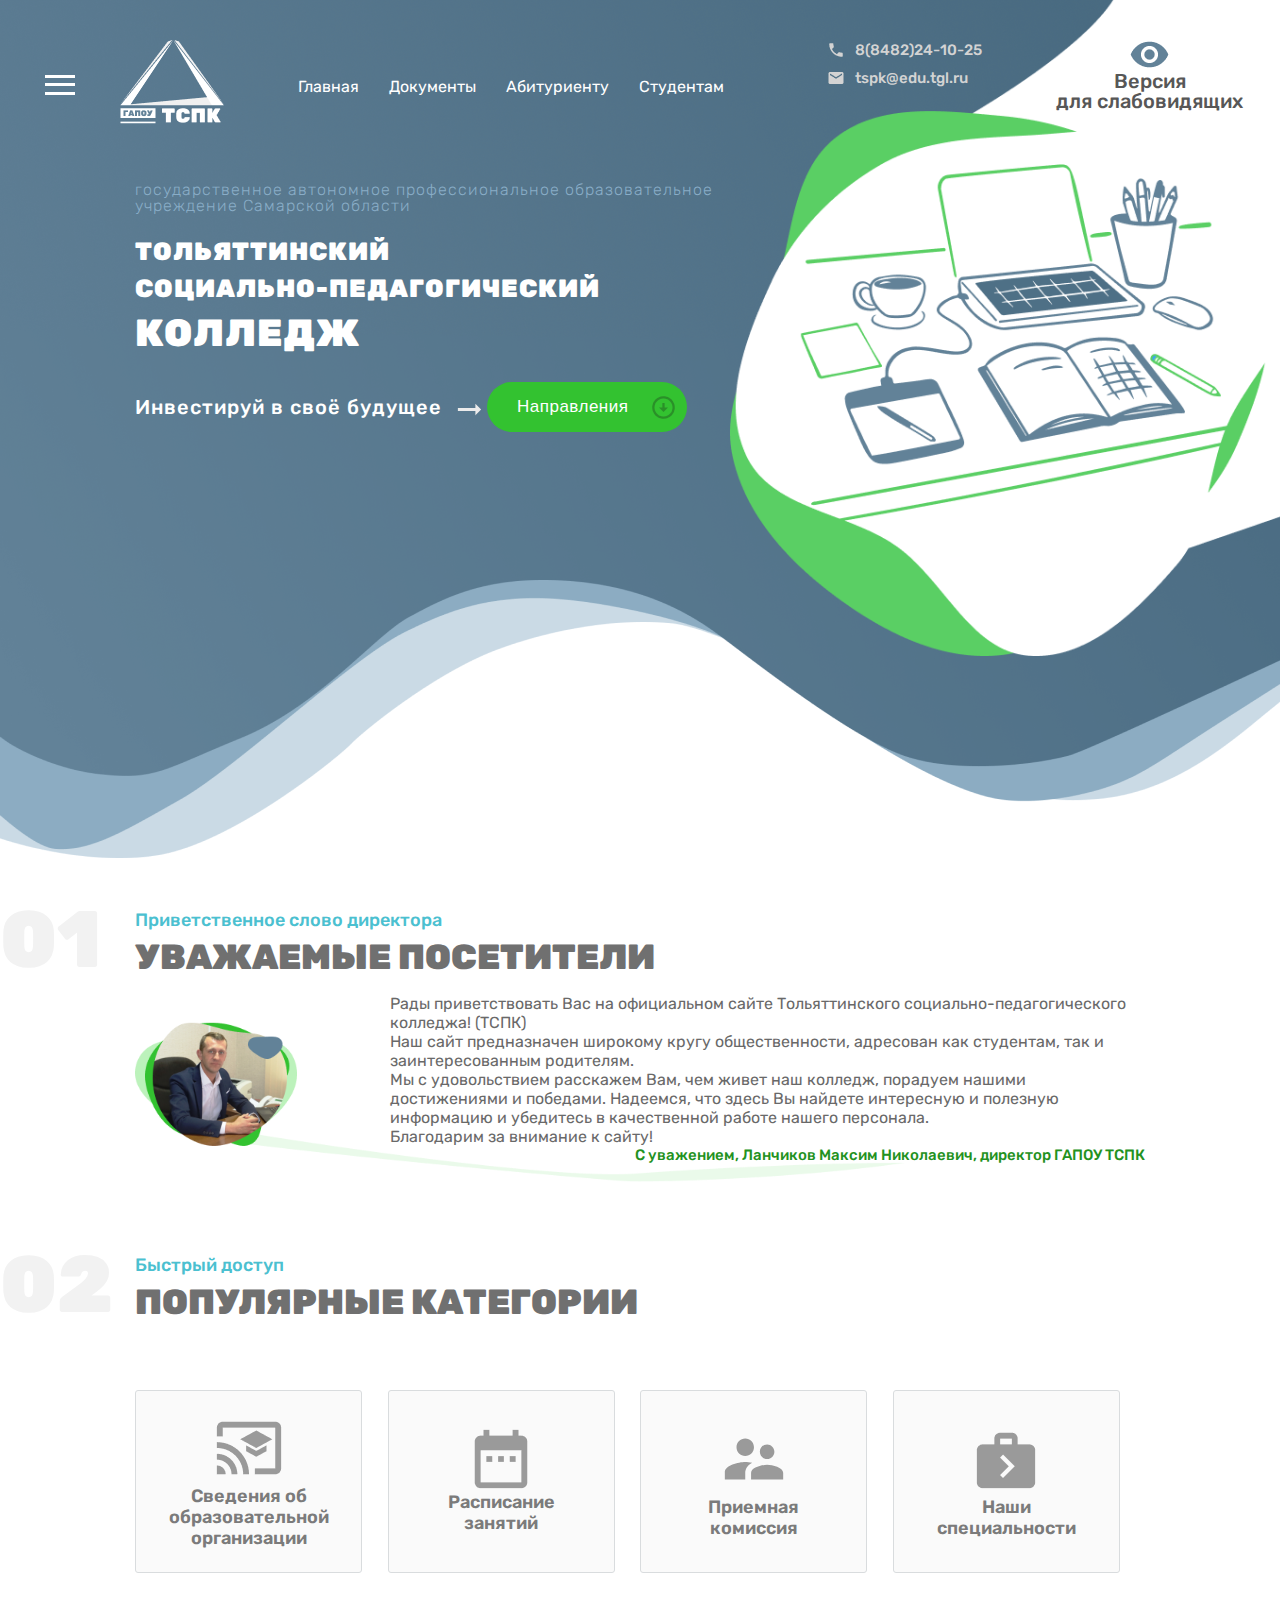
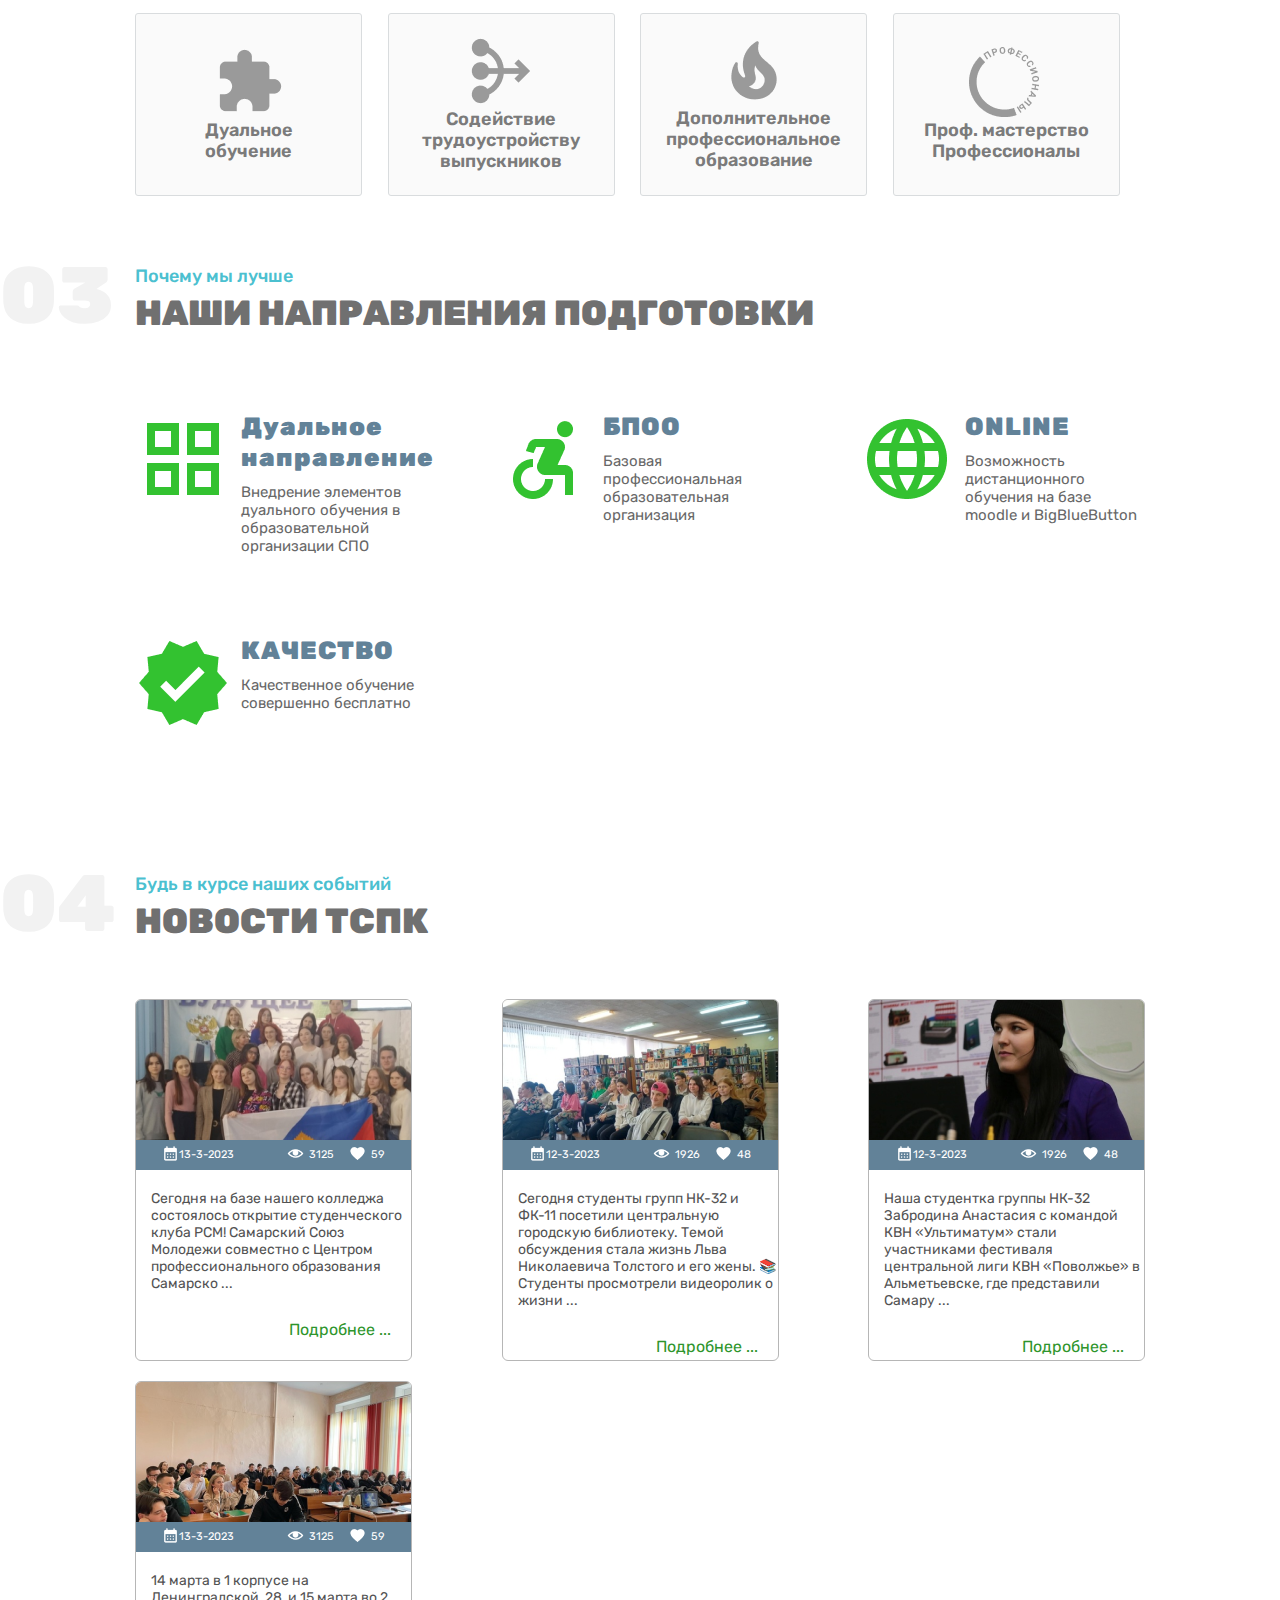
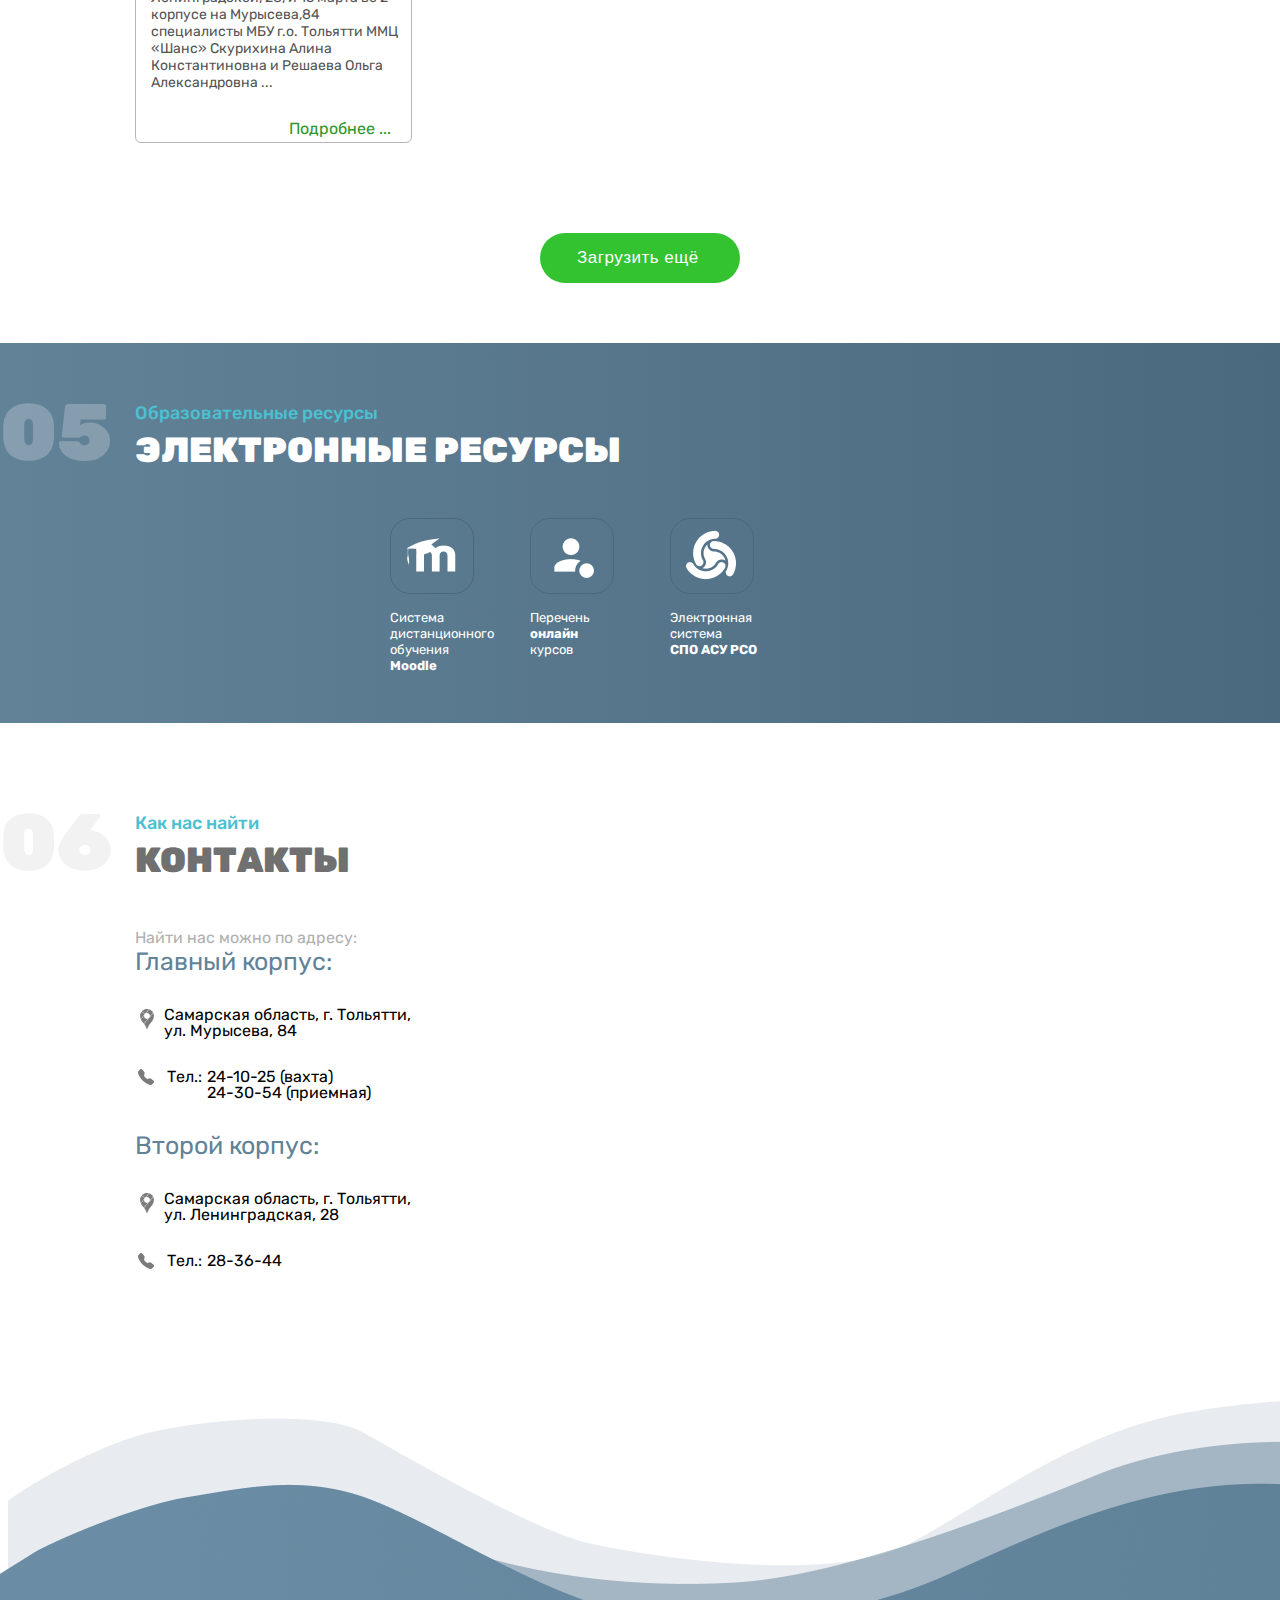
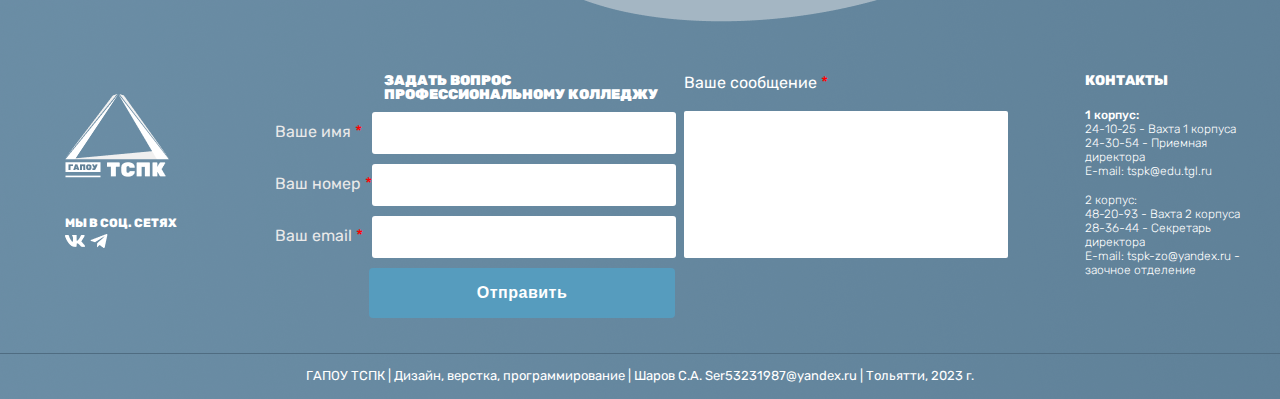
==== index.html @ 1ea1b2f1 "123" ====
<!DOCTYPE html>
<html lang="en">
  <head>
    <meta charset="UTF-8" />
    <meta http-equiv="X-UA-Compatible" content="IE=edge" />
    <meta name="viewport" content="width=device-width, initial-scale=1.0" />
    <link rel="stylesheet" href="style.css" />
    <link rel="preconnect" href="https://fonts.googleapis.com" />
    <link rel="preconnect" href="https://fonts.gstatic.com" crossorigin />
    <link rel = "icon" href = "faviconBlue.ico" type = "image/x-icon">
    <link
      href="https://fonts.googleapis.com/css2?family=Rubik:wght@300;400;500;600;700;800;900&display=swap"
      rel="stylesheet"
    />
    <script
      src="https://api-maps.yandex.ru/2.1/?apikey=554945a3-c024-4e71-a5f6-88ca3ccd00a3&lang=ru_RU"
      type="text/javascript"
    ></script>
    <script src="script.js"></script>
    <script   src="https://code.jquery.com/jquery-3.6.3.js"
    integrity="sha256-nQLuAZGRRcILA+6dMBOvcRh5Pe310sBpanc6+QBmyVM="
    crossorigin="anonymous">
  </script>

    <title>Главная</title>
  </head>
  <body>
    <header>
      
      <div class="header_burger"><span></span></div>
      <div class="wrapperReg">
        <div class="menuReg">
            <div class="headerPop">
              <div class="headerPopLeft">
                <div class="regBtn"><span></span></div>
                <h1 class = "popupTitle">регистрация</h1>
              </div>
              <div class="headerPopRight">
                <img src="signImg.png" alt="">
                <p style = "font-size: 12px; text-transform: uppercase; color: #628298; font-weight: 900;"><span class = "signInLink" style = "cursor: pointer;">Вход</span> | регистрация</p>
              </div>
            </div>
            <div class="popupContainer">
              <form action="#" class = "regForm">
                <div class="formFlex">
                  <div class="leftSideForm">
                    <label for="text">Имя</label>
                    <input type="text">
                    <label for="email">E-mail</label>
                    <input type="email">
                    <label for="password">Введите пароль</label>
                    <input type="password">
                    <input type = "submit" value = "Зарегистрироваться"></input>
                  </div>
                  <div class="rightSideForm">
                    <label for="text">Фамилия</label>
                    <input type="text">
                    <label for="tel">Телефон</label>
                    <input type="tel">
                    <label for="password">Повторите пароль</label>
                    <input type="password">
                    <p style = "font-size:13px; font-weight: 300; max-width: 250px; width: 100%; margin-top: 15px;">Нажимая «Зарегистрироваться», 
                      вы соглашаетесь с <a href = "">правилами сервиса</a> 
                      и <a href = "">обработки персональных данных</a></p>
                  </div>
                </div>
              </form>
            </div>
        </div>
      </div>
      <div class="wrapperSignIn">
        <div class="menuSignIn">
            <div class="headerPop">
              <div class="headerPopLeft">
                <div class="signBtn"><span></span></div>
                <!-- <button class = "close"><img src="popCloseIcon.png" alt=""></button> -->
                <h1 class = "popupTitle">войти в личный кабинет</h1>
              </div>
              <div class="headerPopRight">
                <img src="signImg.png" alt="" style = "margin-right: 10px;">
                <p style = "font-size: 12px; text-transform: uppercase; color: #628298; font-weight: 900;">Вход | <span class = "regLink" style = "cursor: pointer;">регистрация</span></p>
              </div>
            </div>
            <div class="popupContainer">
              <form action="#" class = "signInForm">
                <label for="email">E-mail</label>
                <input type="email">
                <label for="password">Введите пароль</label>
                <input type="password">
                <input type = "submit" value = "Войти"></input>
              </form>
            </div>
        </div>
      </div>
      <div class="wrapper">
        <div class="menuPopup">
            <div class="headerPop">
              <div class="headerPopLeft">
                <div class="popupBtn"><span></span></div>
                <!-- <button class = "close"><img src="popCloseIcon.png" alt=""></button> -->
                <h1 class = "popupTitle">основное меню</h1>
              </div>
              <div class="headerPopRight">
                <img src="signImg.png" alt="" style = "margin-right: 10px;">
                <p style = "font-size: 12px; text-transform: uppercase; color: #628298; 
                font-weight: 900; letter-spacing: 1px;">
                <span class = "signInLink" style = "cursor: pointer;">Вход</span> | <span class = "regLink" style = "cursor: pointer;">регистрация</span></p>
              </div>
            </div>
            <div class="popupContainer">
              <h1 style = "font-size: 17px; color: #636363;font-weight: 900;text-transform: uppercase; margin-top: 30px; margin-left: 3px;">поиск</h1>
              <input type="text" placeholder="Введите поисковый запрос"><img src="" alt="">
            <div class="accordion" id="accordion-1">
              <div class="accordion__item ">
                <div class="accordion__header">
                  <div class="accordionFlex">
                    <img src="popIcon1.png" alt="">
                    <p style = "font-size: 17px; color: #626262; font-weight: 900; text-transform: uppercase;">Главная</p>
                  </div>
                </div>
                <div class="accordion__body">
                  <p><a href="docPage.html">Документы</a></p>
                  <p><a href="additional.html">Студентам</a></p>
                  <p><a href="specialties.html">Абитуриенту</a></p>
                  <p><a href="">Родителям</a></p>
                </div>
              </div>
              <!-- 2 -->
              <div class="accordion__item accordion__item_show">
                <div class="accordion__header">
                  <div class="accordionFlex">
                    <img src="popSvedIcon.png" alt="">
                    <p style = "font-size: 17px; color: #626262; font-weight: 900; text-transform: uppercase;">Сведения об образовательной организации</p>
                  </div>
                </div>
                <div class="accordion__body">
                  <p><a href="docPage.html" target="_blank">Основные сведения</a></p>
                  <p><a href="docPage.html" target="_blank">Структура и органы управления образовательной организацией</a></p>
                  <p><a href = "docPage.html" target="_blank">Документы</a></p>
                  <p><a href="docPage.html" target="_blank">Образование</a></p>
                  <p><a href="docPage.html" target="_blank">Образовательные стандарты и требования</a></p>
                  <p><a href="docPage.html" target="_blank">Руководство. Педагогический (научно-педагогический состав)</a></p>
                  <p><a href="docPage.html" target="_blank">Материально-техническое обеспечение и оснащенность 
                    образовательного процесса</a></p>
                  <p><a href="docPage.html" target="_blank">Стипендии и иные виды материальной поддержки</a></p>
                  <p><a href="docPage.html" target="_blank">Платные образовательные услуги</a></p>
                  <p><a href="docPage.html" target="_blank">Финансово-хозяйственная деятельность</a></p>
                  <p><a href="docPage.html" target="_blank">Вакантные места для приема (перевода) обучающихся</a></p>
                  <p><a href="docPage.html" target="_blank">Доступная среда</a></p>
                  <p><a href="docPage.html" target="_blank">Международное сотрудничество</a></p>
                </div>
              </div>
              <div class="accordion__item">
                <div class="accordion__header">
                  <div class="accordionFlex">
                    <img src="popAbitIcon.png" alt="">
                    <p style = "font-size: 17px; color: #626262; font-weight: 900; text-transform: uppercase;">АБИТУРИЕНТУ</p>
                  </div>
                </div>
                <div class="accordion__body">
                  <p><a href="specialties.html" target="_blank">Специальности</a></p>
                </div>
              </div>
              <!-- 5 -->
              <div class="accordion__item">
                <div class="accordion__header">
                  <div class="accordionFlex">
                    <img src="popStudIcon.png" alt="">
                    <p style = "font-size: 17px; color: #626262; font-weight: 900; text-transform: uppercase;">СТУДЕНТАМ</p>
                  </div>
                </div>
                <div class="accordion__body">
                  <p><a href="additional.html" target="_blank">Дополнительное профессиональное образование</a></p>
                </div>
              </div>
            </div>
          
          
            <script>
              $('.header_burger').on('click', function(e){
                e.preventDefault();
                $('.menuPopup').toggleClass('menuPopup_active');
                $('.wrapper').toggleClass('show');
              });
              $('.popupBtn').on('click', function(){
                $('.menuPopup').toggleClass('menuPopup_active');
                $('.wrapper').toggleClass('show');
              });
              $('.signInLink').on('click', function(){
                $('.wrapperSignIn').toggleClass('show');
                $('.wrapper').removeClass('show');
                $('.menuPopup').removeClass('menuPopup_active');
              });
              $('.signBtn').on('click', function(){
                $('.wrapperSignIn').toggleClass('show');
                $('.wrapperReg').removeClass('show');
                $('.wrapper').toggleClass('show');
                $('.menuPopup').toggleClass('menuPopup_active');
              });
              $('.regLink').on('click', function(){
                $('.wrapper').removeClass('show');
                $('.wrapperSignIn').removeClass('show');  
                $('.menuPopup').removeClass('menuPopup_active');
                $('.wrapperReg').toggleClass('show');
              });
              $('.regBtn').on('click', function(){
                $('.wrapperReg').removeClass('show');
                $('.menuPopup').toggleClass('menuPopup_active');
                $('.wrapper').toggleClass('show');
                $('.wrapperSignIn').removeClass('show');
              });
              class ItcAccordion {
                constructor(target, config) {
                  this._el = typeof target === 'string' ? document.querySelector(target) : target;
                  const defaultConfig = {
                    alwaysOpen: true
                  };
                  this._config = Object.assign(defaultConfig, config);
                  this.addEventListener();
                }
                addEventListener() {
                  this._el.addEventListener('click', (e) => {
                    const elHeader = e.target.closest('.accordion__header');
                    if (!elHeader) {
                      return;
                    }
                    if (!this._config.alwaysOpen) {
                      const elOpenItem = this._el.querySelector('.accordion__item_show');
                      if (elOpenItem) {
                        elOpenItem !== elHeader.parentElement ? elOpenItem.classList.toggle('accordion__item_show') : null;
                      }
                    }
                    elHeader.parentElement.classList.toggle('accordion__item_show');
                  });
                }
              }
          
              new ItcAccordion('#accordion-1');
              new ItcAccordion('#accordion-2');
              

              
    
            </script>
            </div>
        </div>
      </div>
      <!-- popup -->
<div class="headerInner">
      <div class="logoTspk" id = "headerImg"><img src="Tspklogo.png" alt="tspk" /></div>
      <div class="headerMenu">
        <ul>
          <li><a href="">Главная</a></li>
          <li><a href="docPage.html">Документы</a></li>
          <li><a href="specialties.html">Абитуриенту</a></li>
          <li><a href="additional.html">Студентам</a></li>
          <!-- <li><a href="">Родителям</a></li> -->
        </ul>
      </div>
      <div class="headerContacts">
        <div class="numberContact">
          <img src="Phone.png" alt="phone" />
          <p>8(8482)24-10-25</p>
        </div>
        <div class="emailContact">
          <img src="Email.png" alt="Email" />
          <p>tspk@edu.tgl.ru</p>
        </div>
      </div>
      <div class="imparedBlock">
        <div class="imparedImg">
          <img src="impared.png" alt="impared" />
        </div>
        <div class="imparedTextblock">
          <p>Версия</p>
          <p>для слабовидящих</p>
        </div>
      </div>
    </div>
    <div class="secondSection">
      <div class="container">
        <div class="leftBlock">
          <p class="firstSent">
            государственное автономное профессиональное образовательное
          </p>
          <p class="firstSent">учреждение Самарской области</p>
          <p class="secondSent">ТОЛЬЯТТИНСКИЙ</p>
          <p class="thirdSent">СОЦИАЛЬНО-ПЕДАГОГИЧЕСКИЙ</p>
          <p class="fourthSent">КОЛЛЕДЖ</p>
        </div>
        <div class="rightBlock">
          <img src="rightImg.png" alt="tech" />
        </div>
        <div class="buttonBlock">
          <div class="investBlock">
            <div class="investText">
              <p>Инвестируй в своё будущее</p>
            </div>
            <div class="investImgArrow">
              <img src="Arrow right alt.png" alt="arrowRight" />
            </div>
          </div>
          <button class="directionsBtn">
            <a href="specialties.html" style = "text-decoration: none; color: #fff;">Направления</a> <img src="Arrow circle down.png" alt="arrowDown" />
          </button>
        </div>
      </div>
    </div>
    </header>
    <main>
      <div class="numberSection">
        <span>01</span>
      </div>
      <div class="mainContainer">
        <p class="greetWords">Приветственное слово директора</p>
        <h1 class="titleClass">УВАЖАЕМЫЕ ПОСЕТИТЕЛИ</h1>
        <div class="greetBlocks">
          <div class="leftGreetBlock" id = "lgb">
            <img src="director.png" alt="directorIMG" id = "lgbimg"/>
          </div>
          <div class="leftGreetBlockSM" id = "lgbSM">
            <img src="directorSM.png" alt="directorIMG" id = "lgbimgSM"/>
          </div>
          <div class="rightGreetBlock">
            <p>
              Рады приветствовать Вас на официальном сайте Тольяттинского
              социально-педагогического колледжа! (ТСПК) <br />
              Наш сайт предназначен широкому кругу общественности, адресован как
              студентам, так и заинтересованным родителям. <br />
              Мы с удовольствием расскажем Вам, чем живет наш колледж, порадуем
              нашими достижениями и победами. Надеемся, что здесь Вы найдете
              интересную и полезную информацию и убедитесь в качественной работе
              нашего персонала. <br />
              Благодарим за внимание к сайту!
            </p>
            <p id = "bottomGreet"
            >
              С уважением, Ланчиков Максим Николаевич, директор ГАПОУ ТСПК
            </p>
          </div>
        </div>
      </div>
        <div class="numberSection">
          <span>02</span>
        </div>
        <div class="mainContainer">
        <p class="greetWords">Быстрый доступ</p>
        <h1 class="titleClass">ПОПУЛЯРНЫЕ КАТЕГОРИИ</h1>
        <div class="categoriesBlock" style = "margin-bottom: 60px;">
          <div class="firstLine">
            <div class="CategoryBlock">
              <div class="CatBlockContent">
                  <img
                    class="checkRas"
                    src="educationWhite.png"
                    alt="educationIMG"
                  />
                  <img
                    class="noCheckRas"
                    src="education.png"
                    alt="educationIMG"
                  />
                </div>
                <div class="textCategoryBlock">
                 <a href="docPage.html" style = "text-decoration: none;"> <p class="tesxColor">
                     Сведения об<br />
                    образовательной <br />организации
                  </p></a>
                </div>
            </div>
            <div class="CategoryBlock">
              <div class="CatBlockContent">
                <img class="checkRas" src="Vector.png" alt="dateIMG" />
                <img class="noCheckRas" src="dateGrey.png" alt="dateIMG" />
              </div>
              <div class="textCategoryBlock">
                <p class="tesxColor">Расписание <br />занятий</p>
              </div>
            </div>
            <div class="CategoryBlock">
              <div class="CatBlockContent">
                <img class="checkRas" src="Supervisor accountWhite.png" alt="dateIMG" />
                <img class="noCheckRas" src="Supervisor account.svg" alt="dateIMG" />
                </div>
                <div class="textCategoryBlock">
                  <a href="committee.html" style = "text-decoration: none;"><p class = "tesxColor">
                    Приемная<br />
                    комиссия
                  </p></a>
                </div>
            </div>
            <div class="CategoryBlock">
              <div class="CatBlockContent">
                  <img class="checkRas" src="specialitiesWhite.png" alt="dateIMG" />
                  <img class="noCheckRas" src="specialities.png" alt="dateIMG" />
                </div>
                <div class="textCategoryBlock">
                  <a href="specialties.html" style = "text-decoration: none;"><p class = "tesxColor">
                    Наши <br />
                    специальности
                  </p></a>
                </div>
            </div>
          </div>
          <div class="secondLine">
            <div class="CategoryBlock">
              <div class="CatBlockContent">
                  <img class="checkRas" src="ExtensionWhite.png" alt="dateIMG" />
                  <img class="noCheckRas" src="Extension.png" alt="dateIMG" />
                </div>
                <div class="textCategoryBlock">
                  <p class = "tesxColor">Дуальное <br />обучение</p>
                </div>
            </div>
            <div class="CategoryBlock">
              <div class="CatBlockContent">
                  <img class = "checkRas" src ="MediationWhite.png" alt="MediationIMG" />
                  <img class="noCheckRas" src="Mediation.png" alt="dateIMG" />
                </div>
                <div class="textCategoryBlock">
                  <p class = "tesxColor">Содействие <br />трудоустройству<br />выпускников</p>
              </div>
            </div>
            <div class="CategoryBlock">
              <div class="CatBlockContent">
                  <img class = "checkRas" src ="Local fireWhite.png" alt="MediationIMG" />
                  <img class="noCheckRas" src="localFire.png" alt="dateIMG" />
                </div>
                <div class="textCategoryBlock">
                  <a href="additional.html" style = "text-decoration: none;"><p class = "tesxColor">
                    Дополнительное <br />
                    профессиональное <br />образование
                  </p></a>
                </div>
            </div>
            <div class="CategoryBlock">
              <div class="CatBlockContent">
                  <img class = "checkRas" src ="profLogoWhite.png" alt="MediationIMG" />
                  <img class="noCheckRas" src="profLogo.png" alt="dateIMG" />
                </div>
                <div class="textCategoryBlock">
                  <p class = "tesxColor">
                    Проф. мастерство <br />
                    Профессионалы
                  </p>
                </div>
            </div>
          </div>
          <!-- <button class="viewMoreBtn">Смотреть ещё</button> -->
        </div>
        </div>
        <div class="numberSection">
          <span>03</span>
        </div>
        <div class="mainContainer">
        <div class="greetWords">Почему мы лучше</div>
        <h1 class="titleClass">НАШИ НАПРАВЛЕНИЯ ПОДГОТОВКИ</h1>
        <div class="directionsSection">
          <div class="directionsBlock">
            <div class="directImgBlock">
              <img src="Grid.png" alt="gridPNG" />
            </div>
            <div class="directTextBlock">
              <h2 class="directTitle">Дуальное <br />направление</h2>
              <span
                >Внедрение элементов дуального обучения в образовательной
                организации СПО</span
              >
            </div>
          </div>
          <div class="directionsBlock">
            <div class="directImgBlock">
              <img src="forward.png" alt="forwardPNG" />
            </div>
            <div class="directTextBlock">
              <h2 class="directTitle">БПОО</h2>
              <span>Базовая профессиональная образовательная организация</span>
            </div>
          </div>
          <div class="directionsBlock">
            <div class="directImgBlock">
              <img src="Language.png" alt="spherePNG" />
            </div>
            <div class="directTextBlock">
              <h2 class="directTitle">ONLINE</h2>
              <span
                >Возможность дистанционного обучения на базе moodle и
                BigBlueButton</span
              >
            </div>
          </div>
          <div class="directionsBlock">
            <div class="directImgBlock">
              <img src="Verified.png" alt="verifiedPNG" />
            </div>
            <div class="directTextBlock">
              <h2 class="directTitle">КАЧЕСТВО</h2>
              <span>Качественное обучение совершенно бесплатно</span>
            </div>
          </div>
        </div>
        </div>
        <div class="numberSection">
          <span>04</span>
        </div>
        <div class="mainContainer">
        <p class="greetWords">Будь в курсе наших событий</p>
        <h1 class="titleClass">НОВОСТИ ТСПК</h1>
        <div class="newsSection">
          <div class="newsBlock">
            <div class="newsImgBlock">
              <img src="firstImg.png" alt="newsIMG" />
            </div>
            <div class="newsFeedbackBlock">
              <div class="newsfbDate">
                <div class="newsfbDateImg">
                  <img src="calendar.png" alt="calendarIMG" />
                </div>
                <div class="newsfbDateText">13-3-2023</div>
              </div>
              <div class="newsLikesnViewsBlock">
                <div class="newsViewsBlock">
                  <div class="newsViewsImg">
                    <img src="eye.png" alt="viewsIMG" />
                  </div>
                  <div class="newsViewsText">3125</div>
                </div>
                <div class="newsLikesBlock">
                  <div class="newsLikesImg">
                    <img src="likes.png" alt="likesIMG" />
                  </div>
                  <div class="newsLikesText">59</div>
                </div>
              </div>
            </div>
            <div class="newsTextBlock">
              <span
                >Сегодня на базе нашего колледжа состоялось открытие
                студенческого клуба РСМ! Самарский Союз Молодежи совместно с
                Центром профессионального образования Самарско ...</span
              >
            </div>
            <a href="https://vk.com/tspk63" target = "_blank" class="newsMoreBtn">Подробнее ...</a>
          </div>
          <div class="newsBlock">
            <div class="newsImgBlock">
              <img src="secondNewsImg.png" alt="newsIMG" />
            </div>
            <div class="newsFeedbackBlock">
              <div class="newsfbDate">
                <div class="newsfbDateImg">
                  <img src="calendar.png" alt="calendarIMG" />
                </div>
                <div class="newsfbDateText">12-3-2023</div>
              </div>
              <div class="newsLikesnViewsBlock">
                <div class="newsViewsBlock">
                  <div class="newsViewsImg">
                    <img src="eye.png" alt="viewsIMG" />
                  </div>
                  <div class="newsViewsText">1926</div>
                </div>
                <div class="newsLikesBlock">
                  <div class="newsLikesImg">
                    <img src="likes.png" alt="likesIMG" />
                  </div>
                  <div class="newsLikesText">48</div>
                </div>
              </div>
            </div>
            <div class="newsTextBlock">
              <span
                >Сегодня студенты групп НК-32 и ФК-11 посетили центральную
                городскую библиотеку. Темой обсуждения стала жизнь Льва
                Николаевича Толстого и его жены. 📚Студенты просмотрели
                видеоролик о жизни ...</span
              >
            </div>
            <a href="https://vk.com/tspk63" target = "_blank"  class="newsMoreBtn">Подробнее ...</a>
          </div>
          <div class="newsBlock">
            <div class="newsImgBlock">
              <img src="3rdnewsImg.png" alt="newsIMG" />
            </div>
            <div class="newsFeedbackBlock">
              <div class="newsfbDate">
                <div class="newsfbDateImg">
                  <img src="calendar.png" alt="calendarIMG" />
                </div>
                <div class="newsfbDateText">12-3-2023</div>
              </div>
              <div class="newsLikesnViewsBlock">
                <div class="newsViewsBlock">
                  <div class="newsViewsImg">
                    <img src="eye.png" alt="viewsIMG" />
                  </div>
                  <div class="newsViewsText">1926</div>
                </div>
                <div class="newsLikesBlock">
                  <div class="newsLikesImg">
                    <img src="likes.png" alt="likesIMG" />
                  </div>
                  <div class="newsLikesText">48</div>
                </div>
              </div>
            </div>
            <div class="newsTextBlock">
              <span
                >Наша студентка группы НК-32 Забродина Анастасия с командой КВН
                «Ультиматум» стали участниками фестиваля центральной лиги КВН
                «Поволжье» в Альметьевске, где представили Самару ...</span
              >
            </div>
            <a href="https://vk.com/tspk63" target = "_blank" class="newsMoreBtn">Подробнее ...</a>
          </div>
          <div class="newsBlock">
            <div class="newsImgBlock">
              <img src="4rthnewsimg.png" alt="newsIMG" />
            </div>
            <div class="newsFeedbackBlock">
              <div class="newsfbDate">
                <div class="newsfbDateImg">
                  <img src="calendar.png" alt="calendarIMG" />
                </div>
                <div class="newsfbDateText">13-3-2023</div>
              </div>
              <div class="newsLikesnViewsBlock">
                <div class="newsViewsBlock">
                  <div class="newsViewsImg">
                    <img src="eye.png" alt="viewsIMG" />
                  </div>
                  <div class="newsViewsText">3125</div>
                </div>
                <div class="newsLikesBlock">
                  <div class="newsLikesImg">
                    <img src="likes.png" alt="likesIMG" />
                  </div>
                  <div class="newsLikesText">59</div>
                </div>
              </div>
            </div>
            <div class="newsTextBlock">
              <span
                >14 марта в 1 корпусе на Ленинградской, 28, и 15 марта во 2
                корпусе на Мурысева,84 специалисты МБУ г.о. Тольятти ММЦ «Шанс»
                Скурихина Алина Константиновна и Решаева Ольга Александровна
                ...</span
              >
            </div>
            <a href="https://vk.com/tspk63" target = "_blank" class="newsMoreBtn">Подробнее ...</a>
          </div>
        </div>
        <button class="newsLoadMore"><a href = "https://vk.com/tspk63" target = "_blank" style = "text-decoration: none; color: #fff;">Загрузить ещё</a></button>
      </div>
      <div class="numberSection5">
        <span>05</span>
      </div>
      <div class="resourcesContainer" style = "padding-top: 50px;">
        <div class="mainContainer">
          <p class="greetWords">Образовательные ресурсы</p>
          <h1 class="titleResources">ЭЛЕКТРОННЫЕ РЕСУРСЫ</h1>
          <div class="resourcesBlock" style = "padding-bottom: 50px;">
            <div class="courcesBlock">
              <div class="courceBlock">
                <div class="courceImg">
                  <img src="moodleIcon.png" alt="moodleIMG" />
                </div>
                <div class="courceTextBlock">
                  <span style="color: #fff; font-size: 13px; line-height: 15px"
                    >Система дистанционного обучения
                    <span style="font-weight: 700; color: #fff"
                      ><br />
                      Moodle</span
                    ></span
                  >
                </div>
              </div>
              <div class="courceBlock">
                <div class="courceImg">
                  <img src="onlineIcon.png" alt="moodleIMG" />
                </div>
                <div class="courceTextBlock">
                  <span style="color: #fff; font-size: 13px; line-height: 15px"
                    >Перечень<br />
                    <span style="font-weight: 700; color: #fff"> онлайн</span
                    ><br />курсов</span
                  >
                </div>
              </div>
              <div class="courceBlock">
                <div class="courceImg">
                  <img src="bathasuIcon.png" alt="moodleIMG" />
                </div>
                <div class="courceTextBlock">
                  <span style="color: #fff; font-size: 13px; line-height: 15px"
                    >Электронная система<br />
                    <span style="font-weight: 700; color: #fff">
                      СПО АСУ РСО</span
                    ></span
                  >
                </div>
              </div>
            </div>
            <!-- TYTA -->
            <!-- <div class="offer__slider">
              <div class="offer__slider-counter">
                <div class="offer__slider-prev">
                  <img src="Arrow back ios.png" alt="prev" />
                </div>
                <span id="current">03</span>
                /
                <span id="total">04</span>
                <div class="offer__slider-next">
                  <img
                    src="Arrow back ios.png"
                    style="transform: rotate(180deg)"
                    alt="next"
                  />
                </div>
              </div>
              <div class="offer__slider-wrapper">
                <div class="offer__slide">
                  <img src="navgator_2021_mini.png" alt="pepper" />
                </div>
                <div class="offer__slide">
                  <img src="razgovori_o_vaznom_2022.png" alt="oil" />
                </div>
                <div class="offer__slide">
                  <img src="bc_NN2.png" alt="paprika" />
                </div>
                <div class="offer__slide">
                  <img src="Obiyesnieem2.png" alt="paprika" />
                </div>
              </div>
            </div> -->
          </div>
        </div>
        <!-- <div class="mainContainer">
          <div class="usefulLinksBlock">
            <p class = "greetWords">Полезные ссылки</p>
            <h1 class = "titleResources">ДОПОЛНИТЕЛЬНАЯ ИНФОРМАЦИЯ</h1>
          </div>
        </div> -->
      </div>
      <div class="numberSection">
        <span>06</span>
      </div>
      <div class="mainContainer">
        <p class="greetWords">Как нас найти</p>
        <h1 class="titleClass" style="margin-bottom: 50px">КОНТАКТЫ</h1>
        <div class="aboutBlocks">
          <div class="leftAboutBlock">
            <span style="color: #b0b0b0; font-size: 16px; line-height: 19px"
              >Найти нас можно по адресу:</span
            >
            <p
              class = "h1AboutBlock"
            >
              Главный корпус:
            </p>
            <div class="about1stLine">
              <div class="aboutImg1stLine">
                <img src="googleMaps.png" alt="googleMapsIcon" />
              </div>
              <div class="aboutText1stLine">
                Самарская область, г. Тольятти,
                <br />
                ул. Мурысева, 84
              </div>
            </div>
            <div class="about1stLine">
              <div class="aboutImg2ndLine">
                <img src="phoneGrey.png" alt="googleMapsIcon" />
              </div>
              <div class="aboutText1stLine">Тел.:</div>
              <div class="aboutText2ndLine">
                <div class="aboutText1stNumber">24-10-25 (вахта)</div>
                <div class="aboutText2ndNumber">24-30-54 (приемная)</div>
              </div>
            </div>
            <p
             class = "h1AboutBlock">
              Второй корпус:
            </p>
            <div class="about1stLine">
              <div class="aboutImg1stLine">
                <img src="googleMaps.png" alt="googleMapsIcon" />
              </div>
              <div class="aboutText1stLine">
                Самарская область, г. Тольятти,
                <br />
                ул. Ленинградская, 28
              </div>
            </div>
            <div class="about1stLine">
              <div class="aboutImg2ndLine">
                <img src="phoneGrey.png" alt="googleMapsIcon" />
              </div>
              <div class="aboutText1stLine">Тел.:</div>
              <div class="aboutText2ndLine">
                <div class="aboutText1stNumber">28-36-44</div>
              </div>
            </div>
          </div>
          <div class="rightBlockMap">
            <div id="map" style="width: 100%; height: 100%"></div>
          </div>
        </div>
      </div>
    </main>
    <footer>
      <div class="spaceBlock"></div>
      <div class="footerContainer">
        <div class="footerSections">
          <div class="leftSection">
            <div class="logoTspk">
              <img src="Tspklogo.png" alt="logoTspk" />
            </div>
            <p style = "font-size: 12px; line-height: 15px; font-weight: 800;color:#fff; margin-top: 30px;">МЫ В СОЦ. СЕТЯХ</p>
            <div class="socialImgs">
              <img src="vkImg.png" alt="vkImg" />
              <img src="TelegramImg.png" alt="TelegramImg" />
            </div>
          </div>
          <div class="middleSection">
            <form action="" class="ContactWithUs">

              <div class="contactLeftBlock">
                <div class="labeldiv">
                  <label for="text">ЗАДАТЬ ВОПРОС ПРОФЕССИОНАЛЬНОМУ КОЛЛЕДЖУ</label>
                </div>

                <div class="contactWithUs">
                  <label for="text">Ваше имя <span style = "color: red;">*</span></label>
                  <input type="text" class="nameInput" />
                </div>
                <div class="contactWithUs">
                  <label for="phone">Ваш номер <span style = "color: red;">*</span></label>
                  <input type="phone" class="phoneInput" />
                </div>
                <div class="contactWithUs">
                  <label for="email">Ваш email <span style = "color: red;">*</span></label>
                  <input type="email" class="emailInput" />
                  

                </div>
                <input type="submit" value="Отправить" class="contactButton"/>
                <div class="contactWithUs">
                </div>
              </div>
              <div class="contactRightBlock">
                <label for="textarea">Ваше сообщение <span style = "color: red;">*</span></label>
                <textarea name="userMessage" id="userMsgText" cols="30" rows="10"></textarea>
              </div>
            </form>
          </div>
          <div class="rightSection">
            <div class="contactsInfo">
              <p class = "contactsTitle">КОНТАКТЫ</p>
              <div class="addressblock">
                <div class="firstContacts">
                  <p style = "font-weight: 500;">1 корпус:</p>
                  <p>24-10-25 - Вахта 1 корпуса</p>
                  <p>24-30-54 - Приемная директора</p>
                  <p>E-mail: tspk@edu.tgl.ru</p>
                </div>
                <div class="secondContacts">
                  <p>2 корпус:</p>
                  <p>48-20-93 - Вахта 2 корпуса</p>
                  <p>28-36-44 - Секретарь директора</p>
                  <p>E-mail: tspk-zo@yandex.ru - заочное отделение</p>
                </div>
              </div>
            </div>
          </div>
        </div>
      </div>
      <div class="copyrightBlock">
        <span>ГАПОУ ТСПК | Дизайн, верстка, программирование | Шаров С.А. Ser53231987@yandex.ru | Тольятти, 2023 г.</span>
      </div>
    </footer>
    <script>
      var res = window.innerWidth;
      var el = document.querySelector('.leftGreetBlock');
      var el2 = document.querySelector('.leftGreetBlockSM');
      console.log(res);
      if (res <= 1024){
        el.classList.add('hidden');
      }
      else if (res > 1024){
        el.classList.remove('hidden');
        el2.classList.add('hidden');
        console.log(el2);
      }
    </script>
  </body>
</html>
---- style.css ----
html,
body,
div,
span,
applet,
object,
iframe,
h1,
h2,
h3,
h4,
h5,
h6,
p,
blockquote,
pre,
a,
abbr,
acronym,
address,
big,
cite,
code,
del,
dfn,
em,
img,
ins,
kbd,
q,
s,
samp,
small,
strike,
strong,
sub,
sup,
tt,
var,
b,
u,
i,
center,
dl,
dt,
dd,
ol,
ul,
li,
fieldset,
form,
label,
legend,
table,
caption,
tbody,
tfoot,
thead,
tr,
th,
td,
article,
aside,
canvas,
details,
embed,
figure,
figcaption,
footer,
header,
hgroup,
menu,
nav,
output,
ruby,
section,
summary,
time,
mark,
audio,
video {
  margin: 0;
  padding: 0;
  border: 0;
  font-size: 100%;
  font: inherit;
  vertical-align: baseline;
}
article,
aside,
details,
figcaption,
figure,
footer,
header,
hgroup,
menu,
nav,
section {
  display: block;
}
html {
  height: 100%;
}
body {
  font-family: "Rubik", sans-serif;
  line-height: 1;
}
ol,
ul {
  list-style: none;
}
blockquote,
q {
  quotes: none;
}
blockquote:before,
blockquote:after,
q:before,
q:after {
  content: "";
  content: none;
}
table {
  /* border-collapse: collapse; */
  border-spacing: 0;
}
.numberSection{
    position: absolute;
    color: #f2f2f2;
    font-weight: 900;
    font-size: 100px;
}
.numberSection5{
  position: absolute;
  margin-top: 110px;
    color: rgba(242, 242, 242, 0.25);
    font-weight: 900;
    font-size: 100px;
}
header {
  background-repeat: no-repeat;
  background-image: url("./back.png");
  height: 900px;
}

.headerInner {
  margin: 0 auto;
  position: relative;
  display: flex;
  max-width: 1440px;
  align-items: center;
  background: transparent;
  z-index: 4;
  justify-content: space-around;
}
.headerMenu {
  margin-top: 20px;
}
.headerMenu ul {
  display: flex;
  line-height: 19px;
  font-weight: 400;
  font-size: 16px;
}
.popImg {
  max-width: 150px;
  /* width: 150px; */
  margin-top: 20px;
}
.logoTspk {
  max-width: 200px;
  /* width: 200px; */
  margin-top: 20px;
}
.headerMenu li a {
  padding-right: 30px;
  text-decoration: none;
  color: #fff;
}
.headerContacts {
  max-height: 70px;
  height: 70px;
}
.numberContact img,
.emailContact img {
  margin-right: 10px;
}
.numberContact {
  margin-bottom: 10px;
}
.numberContact,
.emailContact {
  display: flex;
}
.numberContact,
.emailContact p {
  font-weight: 500;
  font-size: 15px;
  /* font-family: 'rubik', sans-serif; */
  color: #d3d3d3;
}
.numberContact, .emailContact{
  align-items: center;
}

.imparedBlock {
  font-size: 20px;
  max-width: 300px;
  /* width: 300px; */
  color: #575757;
  font-weight: 500;
  /* font-family: 'rubik', sans-serif; */
  display: flex;
  align-items: center;
  flex-direction: column;
}

.secondSection {
  margin: 0 auto;
  max-width: 1190px;
  width: 100%;
}

.container {
  max-width: 650px;
  width: 100%;
}
.imparedTextblock {
  text-align: center;
}

.secondSection {
  display: flex;
  margin-top: 50px;
}
.firstSent {
  color: #89adc7;
  /* font-family: 'rubik', sans-serif; */
  font-weight: 300;
  letter-spacing: 1px;
}

.secondSent {
  color: #fff;
  /* font-family: 'rubik', sans-serif; */
  font-weight: 900;
  font-size: 38px;
  margin-top: 25px;
  letter-spacing: 1px;
}

.thirdSent {
  color: #fff;
  /* font-family: 'rubik', sans-serif; */
  font-weight: 900;
  font-size: 35px;
  line-height: 50px;
  letter-spacing: 1px;
}
.fourthSent {
  color: #fff;
  /* font-family: 'rubik', sans-serif; */
  font-weight: 900;
  font-size: 58px;
  margin-top: 20px;
  letter-spacing: 1px;
}

.buttonBlock {
  display: flex;
  justify-content: space-between;
  margin-top: 30px;
}
.investBlock {
  display: flex;
  color: #fff;
  font-weight: 500;
  font-size: 20px;
  align-items: center;
  letter-spacing: 1px;
}
.investText {
  margin-right: 10px;
}
.investImgArrow {
  height: 31px;
}

.directionsBtn {
  width: 200px;
  height: 50px;
  color: #fff;
  display: flex;
  background-color: #33c230;
  border-radius: 58px;
  font-size: 17px;
  border: none;
  align-items: center;
  letter-spacing: 0.5px;
  padding: 0px 10px 0px 30px;
  justify-content: space-between;
}
.rightBlock {
  z-index: 1;
  position: absolute;
  right: 30px;
  top: 0;
}

.greetWords {
  font-size: 18px;
  color: #4bc0d0;
  font-weight: 500;
  line-height: 40px;
}

.mainContainer {
  margin: 0 auto;
  max-width: 1190px;
  width: 100%;
}

.greetBlocks {
  display: flex;
  justify-content: space-between;
  align-items: center;
  margin-bottom: 60px;
}

.leftGreetBlock {
  max-width: 255px;
}
#bottomGreet{
    color: #239221;
    text-align: end;
    font-size: 15px;
    font-weight: 500;
}
               

.rightGreetBlock {
  max-width: 925px;
  line-height: 19px;
  font-size: 16px;
  color: #696969;
}
.titleClass {
  font-size: 35px;
  color: #707070;
  font-weight: 900;
}

.categoriesBlock {
  margin-top: 70px;
}
.firstLine,
.secondLine {
  display: flex;
  justify-content: space-between;
  flex-wrap: wrap;
}

.firstLine {
  margin-bottom: 40px;
}

.CategoryBlock {
  background-color: #fafafa;
  max-width: 255px;
  text-align: center;
  width: 100%;
  min-height: 181px;
  height: 100%;
  border: 1px solid #d9dcde;
  border-radius: 3px;
  display: flex;
  flex-direction: column;
  justify-content: center;
}
.CatBlockContent {
  margin: 0 auto;
}
.checkRas {
    display: none;
}
.CategoryBlock:hover {
  background-color: #33c230;

  .checkRas {
    display: block;
  }
  .noCheckRas {
    display: none;
    overflow: hidden;

  }
  .tesxColor {
    color: #FFFFFF;
  }
}

.textCategoryBlock p {
  line-height: 21px;
  font-weight: 600;
  font-size: 18px;
  color: #7b7b7b;
}

.viewMoreBtn {
  margin-top: 50px;
  width: 180px;
  height: 50px;
  color: #fff;
  display: flex;
  background-color: #33c230;
  border-radius: 58px;
  font-size: 14px;
  font-weight: 600;
  border: none;
  margin-bottom: 130px;
  align-items: center;
  letter-spacing: 0.5px;
  padding: 0px 10px 0px 37px;
  justify-content: space-between;
}

.directionsSection {
  display: flex;
  justify-content: space-between;
  margin-bottom: 130px;
  flex-wrap: wrap;
}

.directionsBlock {
  display: flex;
  margin-top: 80px;
}
.directImgBlock {
  margin-right: 10px;
}
.directTitle {
  line-height: 31px;
  letter-spacing: 1px;
  color: #628298;
  font-size: 25px;
  font-weight: 900;
  margin-bottom: 10px;
}
.directTextBlock {
  font-size: 15px;
  color: #686868;
  line-height: 18px;
  max-width: 180px;
}

.newsBlock {
  max-width: 275px;
  height: 164px;
  width: 100%;
  border: 1px solid #b6b6b6;
  border-radius: 6px;
  min-height: 360px;
}
.newsImgBlock {
  height: 140px;
}
.newsFeedbackBlock {
  max-width: 275px;
  width: 100%;
  background-color: #628298;
  height: 30px;
  position: absolute;
  z-index: 4;
}

.newsTextBlock {
  margin: 0 auto;
  font-size: 14px;
  margin-top: 50px;
  font-weight: 400;
  margin-left: 15px;
  color: #535353;
  line-height: 17px;
}

.newsSection {
  margin-top: 60px;
  display: flex;
  justify-content: space-between;
  margin-bottom: 70px;
  flex-wrap: wrap;
}

.newsFeedbackBlock {
  display: flex;
  justify-content: space-around;
  align-items: center;
}
.newsfbDate,
.newsViewsBlock,
.newsLikesBlock {
  display: flex;
  color: #fff;
  font-size: 11px;
  text-align: center;
  align-items: center;
}
.newsLikesnViewsBlock {
  display: flex;
  justify-content: space-between;
}
.newsViewsText {
  margin-right: 15px;
}
.newsViewsImg,
.newsLikesImg {
  margin-right: 5px;
}

.newsMoreBtn {
  display: flex;
  justify-content: flex-end;
  margin-top: 30px;
  margin-right: 20px;
  text-decoration: none;
  color: #2e952c;
  text-align: end;
}

.newsLoadMore {
  width: 200px;
  height: 50px;
  margin: 0 auto;
  color: #fff;
  display: flex;
  background-color: #33c230;
  border-radius: 58px;
  font-size: 17px;
  border: none;
  align-items: center;
  letter-spacing: 0.5px;
  padding: 0px 10px 0px 37px;
  justify-content: space-between;
}

.resourcesContainer {
  margin-top: 60px;
  max-width: 1920px;
  width: 100%;
  background: linear-gradient(to right, #628298, #4a697e);
  margin-bottom: 80px;
}

.courceTextBlock {
  width: 130px;
}
.courceBlock {
  max-width: 130px;
  display: flex;
  flex-direction: column;
  margin-right: 10px;
}
.courcesBlock {
  display: flex;
  flex-wrap: wrap;
  width: 500px;
  border-right: 1px solid #85adc8;
}

.courceImg {
  border: 1px solid #4a697e;
  display: flex;
  justify-content: center;
  align-items: center;
  border-radius: 20px;
  margin-bottom: 15px;
  padding: 11px 10px 13px 7px;
  width: 50%;
}

.courceImg:hover {
  background-color: #33c230;
}

.titleResources {
  font-size: 35px;
  color: #fff;
  font-weight: 900;
  margin-bottom: 50px;
}

.resourceSliderBlock button {
  background: none;
  border: none;
}

.slider {
  border: 2px solid #000;
  max-width: 80%;
  margin: 0 auto;
  overflow: hidden;
}
.h1AboutBlock{
  
  color: #628298;
  font-size: 25px;
  line-height: 30px;
  margin-bottom: 30px;

}

.sliderContainer {
  width: 700px;
}

.slider-line {
  display: flex;
  background: none;
  transition: all ease 1s;
}

.resourcesBlock {
  display: flex;
  justify-content: center;
}
.courcesBlock{
  border-right: 0px;
}

.aboutText1stLine,
.aboutText2ndLine {
  margin-bottom: 30px;
}
.aboutText1stLine {
  margin-right: 5px;
}

.aboutImg1stLine {
  margin-right: 5px;
}

.aboutImg2ndLine {
  margin-left: 3px;
  margin-right: 13px;
}

.about1stLine {
  display: flex;
}

.leftAboutBlock {
  width: 500px;
}

.aboutBlocks {
  display: flex;
}

footer {
  margin-top: 100px;
  background-image: url("/footbg1.png");
  background-repeat: no-repeat;
  height: 600px;
}
.spaceBlock {
  width: 100%;
  height: 275px;
}

.footerSections {
  display: flex;
  margin-bottom: 25px;
}

.labeldiv{
    max-width: 73%;
    width: 100%;
    margin-left: auto;
}

div.contactWithUs{
    display: flex;
    align-items: center;
    justify-content: space-between;
}



form.ContactWithUs {
  display: flex;
}
.nameInput, .emailInput, .phoneInput{
  width: 300px;
    height: 40px;
    border: none;
    border-radius: 3px;
}
div.contactWithUs {
  display: table-row;
}
label,
input {
  display: table-cell;
  margin-bottom: 10px;
}

.offer__slider {
  width: 650px;
  /* margin-top: 50px; */
  display: flex;
  flex-direction: column;
  align-items: flex-end;
}
.offer__slider-counter {
  display: flex;
  /* width: 180px; */
  align-items: center;
  font-size: 24px;
  color: rgba(0, 0, 0, 0.5);
}
.offer__slider-wrapper {
  width: 100%;
  margin-top: 15px;
  box-shadow: 0 4px 30px rgba(0, 0, 0, 0.25);
}
.offer__slider-prev {
  margin-right: 10px;
  cursor: pointer;
}
.offer__slider-next {
  margin-left: 10px;
  cursor: pointer;
}
.offer__slider #current {
  font-size: 48px;
  font-weight: 700;
  color: #000;
}
.offer__slide {
  width: 100%;
  height: 300px;
}
.offer__slide img {
  width: 100%;
  height: 100%;
  object-fit: cover;
}

.usefulLinksBlock{
  margin-top: 200px;
  margin-bottom: 100px;
  padding-bottom: 100px;
}

.labeldiv{
  font-size: 14px;
  font-weight: 900;
  color: #fff;
  margin-bottom: 10px;
}

.contactRightBlock{
  color:#fff;
}
#userMsgText{
  margin-top: 20px;
  width: 320px;
  height: 143px;
  resize: none;
  border: none;
  border-radius: 2px;
}

.contactWithUs{
  color: #e9e9e9;
}

.footerContainer{
  margin: 0 auto;
    max-width: 1250px;
    width: 100%;
}

.leftSection{
  margin-left: 50px;
  max-width: 250px;
  width: 100%;
}

.rightSection{
  max-width: 200px;
  width: 100%;
}
.middleSection{
  max-width: 1000px;
  width: 100%;
}

.contactLeftBlock{
  margin-right: 5px;
}


.contactsTitle{
  color: #fff;
  font-weight: 800;
  font-size: 14px;
  margin-bottom: 20px;
}
.contactButton{
  margin-left: 94px;
  max-width: 306px;
  width: 100%;
  text-align: center;
  border: none;
  font-size: 16px;
  color: #fff;
  height: 50px;
  line-height: 24px;
  letter-spacing: 0.5px;
  border-radius: 4px;
  font-weight: 600;
  background-color: #569CBE;
}

.secondContacts{
  margin-top: 15px;
}
.firstContacts, .secondContacts{
  color: #fff;
  font-size: 12px;
  font-weight: 300;
  line-height: 14px;
}

.copyrightBlock{
  width: 100%;
  color: #fff;
  text-align: center;
  border-top: 1px solid #4F6C81;
  padding-top: 15px;
  font-size: 13px;
  font-weight: 400;
}

.textBlockGreets{
  font-size: 16px;
  color: #868686;
  line-height: 19px;
  max-width: 1108px;
  width: 100%;
  margin-top: 10px;
  margin-bottom: 20px;

}

.textBlockGreetsBottom{
  margin-bottom: 40px;
}

.cardBlock{
  padding-top: 40px;
  background-color: #f6f6f6;
}

.card{
  background-image: url("firstCard.png");
  background-repeat: no-repeat;
  background-position: right;
  margin-bottom: 50px;
  margin-right: 10px;
  max-width: 360px;
  height: 290px;
  width: 100%;
  border: 1px solid #dcdcdc;
}
.secondCard, .thirdCard, .fourthCard, .fifthCard, .sixthCard, .seventhCard, .eighthCard, .ninthCard, .tenthCard{
  background-repeat: no-repeat;
  background-position: right;
  margin-bottom: 50px;
  max-width: 360px;
  height: 290px;
  width: 100%;
  border: 1px solid #dcdcdc;
}

.secondCard{
  background-image: url("secondCard1.png");
}
.secondCard .cardTerm{
  font-size: 10px;
  color: #747474;
}

.secondCard .cardTerm{
  margin-top: 10px;
  margin-bottom: 20px;
}
.secondCard .cardBottomText{
  font-size: 10px;
  color: #747474;
  font-weight: 400;
}
.thirdCard{
  background-image: url("thirdCard.png");
}

.fourthCard{
  background-image: url("fourthCard.png");
}
.fifthCard{
  background-image: url("fifthCard.png");
}

.sixthCard{
  background-image: url("sixthCard.png");
}

.seventhCard{
  background-image: url("seventhCard.png");
}

.eighthCard{
  background-image: url("eighthCard.png");
}

.ninthCard{
  background-image: url("ninthCard.png");
}

.tenthCard{
  background-image: url("tenthCard.png");
}

.cardInner{
  margin-top: 20px;
  margin-left: 20px;
}

.cardTitle{
  font-size: 24px;
  font-weight: 700;
  color: #3e3e3e;
  width: 330px;
  margin-bottom: 20px;
}

.card .cardQualifi, .thirdCard .cardQualifi, .sixthCard .cardQualifi, .seventhCard .cardQualifi{
  font-size: 12px;
  color: #676767;
  margin-bottom: 40px;
}

.fifthCard .cardQualifi{
  font-size: 12px;
  color: #676767; 
  margin-bottom: 95px;
}
.fifthCard .cardTerm, .tenthCard .cardTerm{
  display: flex;
    justify-content: space-between;
}

.tenthCard .cardQualifi{
  font-size: 12px;
  color: #676767; 
  margin-bottom: 75px;
}

.tenthCard .imgTerm{
  display: flex;
}

.fifthCard .imgTerm{
  margin-top: 15px;
  display: flex;
}
.imgTerm img{
  width: 30px;
  height: 30px;
}
.fourthCard .cardQualifi, .eighthCard .cardQualifi{
  font-size:12px;
  color: #676767;
  margin-bottom: 70px;
}

.ninthCard .cardQualifi{
  font-size: 12px;
  color: #676767;
  margin-bottom: 130px;
}

.card .cardTerm, .thirdCard .cardTerm, .sixthCard .cardTerm, .seventhCard .cardTerm{
  margin-bottom: 28px;
}

.card .cardBottomText, .thirdCard .cardBottomText, .sixthCard .cardBottomText, .seventhCard .cardBottomText{
  font-size: 10px;
  color: #747474;
  font-weight: 400;
}

.cardFlex{
  display: flex;
  flex-wrap: wrap;
  justify-content: space-between;
}


.committeeBlock{
  margin-top: 50px;
  height: 220px;
  background-color: #707070;
}

.committeeTextBlock{
  border-top: 1px solid #7d7d7d;
  display: flex;
  padding-top: 15px;
  justify-content: space-between;
}

.committeeAddress, .committeePhone, .committeeEmail, .committeeCab{
  display: flex;
  align-items: center;
}
.committeeAddress img, .committeePhone img, .committeeEmail img, .committeeCab img{
  margin-right: 10px;
}

.committeeBottomText{
  display: flex;
  margin-top: 40px;
  align-items: flex-start;
}

.comText{
  display: flex;
  margin-left: 15px;
  flex-direction: column;
}

.comText .firstText{
  margin-bottom: 5px;
}

.docsBlock{
  display: flex;
  margin-bottom: 50px;
  justify-content: space-between;
  flex-wrap: wrap;
}

.docsInfoBlock{
  margin-bottom: 60px;
}

.docsLeftBlock img, .docsRightBlock img{
  margin-right: 15px;
}
.docsBlock .docsLeftBlock, .docsBlock .docsRightBlock{
  display: flex;
    align-items: flex-start;
}
#docsRbSpan{
  font-size: 20px; 
  font-weight: 300; 
  color: #565656; 
  line-height: 24px;
}
.navCard{
  background-image: url("firstNavCard1.png");
}
.secondNavCard{
  background-image: url("secondNavCard.png");
}
.thirdNavCard{
  background-image: url("thirdNavCard.png");
}
.fourthNavCard{
  background-image: url("fourthNavCard.png");
}
.fifthNavCard{
  background-image: url("fifthNavCard.png");
}
.sixthNavCard{
  background-image: url("sixthNavCard.png");
}
.seventhNavCard{
  background-image: url("sixthNavCard.png");
}
.eighthNavCard{
  background-image: url("eighthNavCard.png");
}
.ninthNavCard{
  background-image: url("ninthNavCard.png");
}
.tenthNavCard{
  background-image: url("tenthNavCard.png");
}

.navCard, .secondNavCard, .thirdNavCard, .fourthNavCard, .fifthNavCard, .sixthNavCard, 
.seventhNavCard, .eighthNavCard, .ninthNavCard, .tenthNavCard{
  background-repeat: no-repeat;
  background-color: #fff;
  border: 1px solid #62a4d1;
  width: 210px;
  height: 190px;
  margin-bottom: 70px;
}
.navCardBlock{
  display: flex;
  flex-wrap: wrap;
  justify-content: space-around;
  text-decoration: none;
}

.navCardBlock a{
  text-decoration: none;
  color: #696969;
}

.navCard .navCardInner, .thirdNavCard .navCardInner, 
.fourthNavCard .navCardInner, .fifthNavCard .navCardInner,
.sixthNavCard .navCardInner, .eighthNavCard .navCardInner, 
.ninthNavCard .navCardInner{
  display: flex;
  height: 140px;
  margin-top: 83px;
  align-items: center;
  justify-content: space-around;
  flex-direction: column;
}

.secondNavCard .navCardInner, .seventhNavCard .navCardInner{
  display: flex;
  height: 135px;
  margin-top: 83px;
  align-items: center;
  justify-content: space-around;
  flex-direction: column;
}
.tenthNavCard .navCardInner{
  display: flex;
  height: 131px;
  margin-top: 83px;
  align-items: center;
  justify-content: space-around;
  flex-direction: column;
}

.navCardBlock button{
  width: 150px;
  color: #696969;
  height: 30px;
  border-radius: 100px;
  border: 1px solid #62a4d1;
  background-color: #fff;
}


.additionalImgBlock{
  display: flex;
  width: 100%;
  height: 565px;
  justify-content: center;
}
.addImg1100, .addImg615, .addImg420, .addImg360{
  display: none;
}

.additionalTextBlock{
  display: none;
}

.additionalBtn{
  margin: 0 auto;
  display: flex;
  width: 320px;
  height: 50px;
  text-align: center;
  justify-content: center;
  align-items: center;
  border-radius: 50px;
  border: none;
  font-size: 19px;
  color: #fff;
  background-color: #8C9ABC;
  margin-bottom: 90px;
}

.programContainer{
  margin: 0 auto;
  max-width: 1500px;
  width: 100%;
}

.progLeftBlock{
  border-right: 1px solid #757575;
  max-width: 300px; 
  padding-bottom: 20px;
  padding-top: 40px;
  width: 100%;
}

.programName{
  display: flex;
    align-items: center;
    flex-wrap: wrap;
    margin-bottom: 20px;
}

.programBlock{
  display: flex;
}

.programName p{
  color: #5e5e5e;
  font-size: 16px;
  font-weight: 300;
}

.programName img{
  margin-right: 40px;
}

.titleProgBlock{
  display: flex;
  align-items: center;
  margin-bottom: 50px;
}
.titleProgBlock img{
  margin-right: 25px;
}
.progRightBlock{
  max-width: 1000px;
  width: 100%;
  margin: 0 auto;
}

.progFlex{
  display: flex;
  margin-top: 20px;
  justify-content: space-around;
}

.titleProgCard{
  width: 260px;
  margin-left: 20px;
  margin-top: 20px;
  height: 60px;
  border-bottom: 2px solid #ab4bcd;
}

.progCard{
  width: 310px;
  height: 600px;
  border: 1px solid #e2e2e2;
  border-radius: 10px;
  box-shadow: 3px 4px 8px rgba(0, 0, 0, 0.12);
}

.subtitleProgCard{
  margin-top: 15px;
  font-size: 13px;
  color: #a7a7a7;
  font-weight: 500;
  max-width: 277px;
  width: 100%;
  text-align: end;
  height: 20px;
}

.progCardInner{
  display: flex;
  justify-content: space-between;
  width: 245px;
  padding-bottom: 10px;
  padding-top: 10px;
  margin: 0 auto;
}
.progCardText{
  font-size: 13px;
    text-align: end;
}

.divider{
  border-bottom: 1px solid #d6d6d6;
  width: 250px;
  margin: 0 auto;
}
#headerImg{
  margin-left: 83px;
}





/* docsPage */




.svedBlock{
  /* height: 1200px; */
  display: flex;
}

.svedBlock .sideMenuContainer ul{
  margin: 0;
  padding: 0;
}
.sideMenuContainer li{
  padding-bottom: 10px;
  text-align: end;
}

.sideMenuContainer li::after{
  width: 100px;
}

.sideMenuContainer a{
  text-decoration: none;
  color: #757575;
}


 
.svedBlock * { 
-webkit-box-sizing: border-box; 
-moz-box-sizing: border-box; 
box-sizing: border-box; 
} 
.svedBlock *:before, 
.svedBlock *:after { 
-webkit-box-sizing: border-box; 
-moz-box-sizing: border-box; 
box-sizing: border-box; 
} 
 
.svedBlock .hidden { 
display: none; 
} 

.sideMenuContainer{
  font-size: 18px;
}
#committeeLeftSpan{
  font-size: 20px; 
  font-weight: 300; 
  color: #fff; 
  margin-right: 5px;
}
#committeeRightSpan{
  font-size: 20px; 
  font-weight: 500; 
  color: #fff;
}
 
.svedBlock .sideMenuContainer { 
border-right: 1px solid #628298; 
float: left; 
width: 295px; 
height: 990px;
} 
.svedBlock .sideMenuContainer ul { 
margin: 0; 
padding: 0; 
} 
.svedBlock .side-menu-container ul li { 
list-style: none; 
margin: 0; 
}
.svedBlock .sideMenuContainer ul li a { 
color: #555; 
display: block; 
line-height: 1.25; 
padding: 12px 12px 10px 16px; 
position: relative; 
text-decoration: none; 
transition: background .125s ease 0s, 
padding .125s ease 0s; 
} 
.svedBlock .sideMenuContainer ul li a:hover { 
background: #628298; 
color: #fff; 
padding: 12px 12px 10px 18px; 
} 
.svedBlock .sideMenuContainer ul li a:hover:before { 
border: 8px solid transparent; 
border-right: 6px solid white;  
color: #fff; 
content: ''; 
display: block; 
height: 0; 
right: -1px; 
position: absolute; 
width: 0; 
} 
.svedBlock .sideMenuContainer .f1 a:hover:before, .svedBlock .sideMenuContainer .f3 a:hover:before,
.svedBlock .sideMenuContainer .f4 a:hover:before, .svedBlock .sideMenuContainer .f12 a:hover:before{
  top: 16px;
}
.svedBlock .sideMenuContainer .f2 a:hover:before, .svedBlock .sideMenuContainer .f6 a:hover:before,
.svedBlock .sideMenuContainer .f7 a:hover:before{
  top: 38px;
}
.svedBlock .sideMenuContainer .f5 a:hover:before, .svedBlock .sideMenuContainer .f8 a:hover:before, 
.svedBlock .sideMenuContainer .f9 a:hover:before, .svedBlock .sideMenuContainer .f10 a:hover:before,
.svedBlock .sideMenuContainer .f11 a:hover:before, .svedBlock .sideMenuContainer .f13 a:hover:before{
  top: 27px;
}

.svedBlock .sideMenuContainer ul li a { 
background: #fff; 
color: #757575; 
display: block; 
line-height: 1.25; 
/* padding: 12px 12px 10px 16px;  */
position: relative; 
} 
.svedBlock .sideMenuContainer ul li a:before { 
border: 8px solid transparent; 
border-right: 6px solid transparent;  
color: #fff; 
content: ''; 
display: block; 
height: 0; 
right: -1px; 
position: absolute; 
top: 12px; 
width: 0; 
} 
.hidden{
  display: none;
}
.viewMoreBtn.hidden{
  display: none;
}
.leftGreetBlock.hidden{
  display: none;
}


.svedInfo{
  width: 900px;
  padding-left: 30px;
  padding-top: 10px;
}
#svedInfoTitle{
  font-size: 20px; color: #628298; font-weight: 400; text-transform: uppercase; line-height: 24px;
}

.svedFileBlock{
  display: flex;
  margin-top: 20px;
  margin-left: 30px;
}

.svedTextBlock{
  padding-left: 10px;
  display: flex;
  flex-direction: column;
  justify-content: space-around;
}
.svedInfoContainer{
  border-bottom: 1px solid #e7e7e7;
    padding-bottom: 15px;
    padding-top: 15px;
}
.bordered{
  border: solid #ccc 1px;
  line-height: 130%;
}
.rightTopBotBord{
  border-top: 1px solid #b9b9b9;
  border-right: 1px solid #b9b9b9;
  border-bottom: 1px solid #b9b9b9;
}

.rightBotBord{
  border-right: 1px solid #b9b9b9;
  border-bottom: 1px solid #b9b9b9;
}
.titleTable{
  background-color: rgba(0, 0, 0, 0.06);
}

table{
  border-radius: 10px;
}
table a{
  color: #5EA6D8;
}



.wrapper, .wrapperSignIn, .wrapperReg{
  display: block;
  max-width: 880px;
  top: 0;
  width: 100%;
  height: 900px;
  padding-right: 30px;
  position: absolute;
  overflow-x: hidden;
  border-left: 10px solid #628298;
  background-color: #fff;
  z-index: 5;
  transform: translateX(-100%);
  transition: 0.5s;
}


.wrapper.show, .wrapperSignIn.show, .wrapperReg.show{
  display: block;
  transform: translateX(0%);
  transition: 0.5s;
  top: 0;
}

.popupContainer{
  max-width: 790px;
  width: 100%;
  margin: 0 auto;
}
.popupTitle{
  font-size: 30px;
  color: #628298;
  text-transform: uppercase;
  font-weight: 900;
}

.headerPop{
  display: flex;
    justify-content: space-between;
    padding-top: 30px;
  padding-left: 47px;
}

.headerPopLeft, .headerPopRight{
  display: flex;
    align-items: center;
}
.headerPopRight{
  margin-right: 48px;
}
.headerPopLeft button{
  background: transparent;
  border: none;
  text-align: center;
  right: -90px;
  position: absolute;
}


.popupContainer input{
  margin-top: 15px;
  padding-top: 10px;
  padding-left: 20px;
  padding-bottom: 10px;
  max-width: 765px;
  width: 97%;
  border: 1px solid #dedede;
  border-radius: 5px;
}

.accordion__item {
  margin-bottom: 0.5rem;
  border-bottom: 1px solid #ddd;
}

.accordion__header {
  display: flex;
  justify-content: space-between;
  align-items: center;
  padding: 0.75rem 1rem;
  font-weight: 500;
  cursor: pointer;
  transition: background-color 0.2s ease-out;
}

.accordion__header::after {
  flex-shrink: 0;
  background-image: url("popArrow.png");
  width: 1.25rem;
  height: 1.25rem;
  margin-left: auto;  
  background-size: 1.25rem;
  content: "";
}

.accordion__item_show .accordion__header::after {
  transform: rotate(-180deg);
}

.accordion__header:hover {
  background-color: #dedede;
}

.accordion__item_hidden .accordion__header {
  border-bottom-right-radius: 0.25rem;
  border-bottom-left-radius: 0.25rem;
}

.accordion__body {
  padding: 0.75rem 3.1rem;
  line-height: 20px;
  font-weight: 400;
  overflow: hidden;
  color: #676767;
  background: #fff;
  border-bottom-right-radius: 0.25rem;
  border-bottom-left-radius: 0.25rem;
}

.accordion__body a{
  text-decoration: none;
  color: #676767;
}

.accordion__item:not(.accordion__item_show) .accordion__body {
  display: none;
}
.accordionFlex{
  display: flex;
  align-items: center;
}

.accordionFlex img{
  margin-right: 10px;
}
.header_burger{
  display: block;
  cursor: pointer;
  position: relative;
  width: 30px;
  height: 20px;
  top: 75px;
  left: 45px;
  z-index:5;
}
.header_burger span{
  background-color: #fff;
  position: absolute;
  width: 100%;
  height: 3px;
  left: 0;
  top: 8px;
  transition: all 0.3s ease 0s;
}
.header_burger:before,
.header_burger:after{
  content: '';
  background-color: #fff;
  position: absolute;
  width: 100%;
  height: 3px;
  left: 0;
  transition: all 0.3s ease 0s;
}

.header_burger:before{
  top: 0;
}
.header_burger:after{
  bottom: 0;
}
.header_burger.active:before{
  transform: rotate(45deg);
  top: 9px;
}
.header_burger.active:after{
  transform: rotate(-45deg);
  bottom: 9px;
}
.header_burger.active span{
  transform: scale(0);
}

.menuPopup{
  transition: 0.5s;
  transform: translateX(-100%);
}

.menuPopup_active{
  transform: translateX(0%);
}


.popupBtn, .signBtn, .regBtn {cursor: pointer; position: relative; width: 30px; height: 5px; margin-right: 15px;}
.popupBtn:before, .signBtn:before, .signBtn:after, .regBtn:after, .regBtn:before, .popupBtn:after {content: ""; position: absolute; width: 30px; left: 0px; height: 4px; background: gray;}
.popupBtn:before, .signBtn:before, .regBtn:before {transform: rotate(45deg);}
.popupBtn:after, .signBtn:after, .regBtn:after {transform: rotate(-45deg);}

/* .wrapperSignIn{
  display: block;
  max-width: 880px;
  top: 0;
  width: 100%;
  height: 900px;
  padding-right: 30px;
  position: absolute;
  overflow-x: hidden;
  border-left: 10px solid #628298;
  background-color: #fff;
  z-index: 5;
  transition: 0.5s;
} */
/* 
.wrapperReg{
  display: block;
  max-width: 880px;
  top: 0;
  width: 100%;
  height: 900px;
  padding-right: 30px;
  position: absolute;
  overflow-x: hidden;
  border-left: 10px solid #628298;
  background-color: #fff;
  z-index: 5;
  transition: 0.5s;
} */

.wrapperSignIn form, .wrapperReg form{
  max-width: 735px;
  margin-top: 40px;
    margin-left: 50px;
    width: 100%;
}

.regForm input[type=submit], .signInForm input[type=submit]{
  font-family: 'rubik', sans-serif;
  margin-top: 15px;
  padding-top: 10px;
  padding-left: 20px;
  height: 48px;
  font-size: 16px;
  color: #fff;
  padding-bottom: 10px;
  max-width: 795px;
  width: 100%;
  border: 1px solid #2a6988;
  background-color: #2a6988;
  border-radius: 5px;
}
.formFlex{
  display: flex;
}
.leftSideForm, .rightSideForm{
  max-width: 340px;
  width: 100%;
}
.leftSideForm{
  margin-right: 21px;
}
.rightSideForm{
  margin-left: 21px;
}
.rightSideForm a{
  color: #2894c9;
  text-decoration: none;
}
.leftSideForm input, .rightSideForm input{
  max-width: 340px;
  width: 93%;
}
.rightBlockMap{
  max-width: 780px;
  max-height: 340px;
  width: 100%;
}
.ymaps-2-1-79-map, .ymaps-2-1-79-i-ua_js_yes, .ymaps-2-1-79-map-bg ,.ymaps-2-1-79-islets_map-lang-ru{
  max-height: 100%;
}

@media screen and (max-width: 1500px)
{
  .rightBlock{
    right: 0px;
    top: -6px;
    overflow:hidden;
    width: 43%;
  }
  .mainContainer{
    position: relative;
  }
  .numberSection, .numberSection5{
    font-size: 80px;
  }
  .leftGreetBlock img{
    max-width: 1190px;
  }
  .rightBlock img{
    width: 110%;
  }
}

@media screen and (min-width: 1620px) and (max-width:1650px){
  .rightBlock{
    right: 24px;
  }
}
@media screen and (width: 1920px){
  header{
    background-size: contain;
  }
  .rightBlock{
    right: 191px;
  }
}
@media screen and (min-width: 1700px) and (max-width: 1800px){
  .rightBlock{
    right: 90px;
  }
}
@media screen and (min-width: 1300px) and (max-width: 1400px){
  .rightBlock img{
    width: 115%;
  }
  #additTitle{
    display: none;
  }
  .additionalImgBlock{
    width: 92%;
  }
  .additionalBtn{
    margin-left: 390px;
  }
  .leftGreetBlock img{
    max-width: 1190px;
  }
}

@media screen and (min-width:1200px) and (max-width: 1300px){
  .leftGreetBlock img{
    max-width: 1010px;
  }
  .addImg1400{
    display: none;
  }
  #additTitle{
    display: none;
  }
  .addImg1100{
    display: block;
  }
  .secondSection{
    max-width: 1010px;
  }
  .secondSent, .thirdSent{
    font-size: 25px;
  }
  .newsBlock{
    margin-bottom: 20px;
  }
  .fourthSent{
    font-size: 38px;
    margin-top: 0px;
  }
  .buttonBlock{
    justify-content: normal;
  }
  .mainContainer{
    max-width: 1010px;
  }

  .firstLine, .secondLine{
    flex-wrap: nowrap
  }
  .CategoryBlock{
    margin-right: 25px;
    max-width: 225px;
  }
  .contactRightBlock{
    margin-top: 1px;
  }
  .leftSection{
    max-width: 210px;
  }
  .rightSection{
    max-width: 180px;
  }
}
@media screen and (min-width: 1100px) and (max-width: 1199px){
  .rightBlock{
    width: 41%;
    top: -2px;
  }
  .addImg1400{
    display: none;
  }
  
  .rightBlock img{
    width: 555px;
  }
  .leftGreetBlock img{
    max-width: 990px;
  }
  .logoTspk img{
    height: 90px;
  }
  .secondSection{
    max-width: 930px;
  }
  .mainContainer{
    max-width: 930px;
  }
  .headerMenu ul{
    font-size: 14px;
  }
  .numberContact{
    font-size: 14px;
  }
  .imparedTextblock{
    font-size: 16px;
  }
  .secondSent, .thirdSent{
    font-size: 25px;
  }
  .fourthSent{
    margin-top: 0;
    font-size: 35px;
  }
  .buttonBlock{
    justify-content: normal;
  }
  .firstLine, .secondLine{
    flex-wrap: nowrap;
  }
  .newsBlock{
    margin-bottom: 20px;
  }
  .spaceBlock{
    height: 280px;
  }
  .aboutBlocks{
    flex-direction: row;
  }
  .leftSection{
    max-width: 120px;
  }
  .rightSection{
    max-width: 170px;
  }
  .rightBlockMap{
    max-width: 600px;
  }
}
@media screen and (max-width: 1099px){
  .leftGreetBlock img{
    max-width: 880px;
  }
  .leftGreetBlockSM img{
    width: 205px;
    padding-right: 50px;
  }
  .courcesBlock{
    border-right: 0;
  }
  .offer__slider{
    display: none;
  }
  
  .rightGreetBlock p{
    line-height: 15px;
    font-size: 12px;
  }
  
  .logoTspk img{
    width: 90px;
    height: 80px;
  }
  .rightBlock{
    display: none;
  }
  .imparedTextblock{
    color: #d1d1d1;
  }
  .headerMenu ul{
    font-size: 13px;
  }
  .imparedTextblock{
    font-size: 13px;
  }
  .secondSection{
    max-width: 820px;
  }
  .mainContainer{
    max-width: 820px;
  }
  
  .firstLine, .secondLine{
    flex-wrap: nowrap;
  }
  .newsBlock{
    margin-bottom: 20px;
  }
  .CategoryBlock{
    max-width: 200px;
    margin-right: 15px;
  }
  .ymaps-2-1-79-map, #map{
    width: 700px;
  }
  .rightBlockMap{
    max-width: 500px;
    width: 100%;
    max-height: 340px;
  }
  .spaceBlock{
    height: 250px;
  }
  .nameInput, .emailInput, .phoneInput{
    width: 220px;
    height: 30px;
  }
  .leftSection{
    max-width: 135px;
  }
  #userMsgText{
    margin-top: 20px;
    width: 300px;
    height: 113px;
    resize: none;
    border: none;
    border-radius: 2px;
  }
  .contactRightBlock{
    margin-top: 16px;
    margin-right: 10px;
  }
  footer{
    height: 560px;
  }
  .committeeTextBlock{
    flex-direction: column;
  }
  .committeeBlock{
    height: 320px;
  }
}
@media screen and (max-width: 939px){
  .spaceBlock{
    height: 230px;
  }
  .leftGreetBlock img{
    max-width: 830px;
  }
}
@media screen and (max-width: 900px){
  .imparedBlock{
    display: none;
  }
}
@media screen and (max-width: 1024px){
  .greetBlocks{
    margin-top: 30px;
  }
  .progLeftBlock{
    display: flex;
    border-bottom: 1px solid #757575;
    max-width: 830px;
  }
  .additionalTextBlock{
    display: flex;
    flex-direction: column;
  }
  .programName{
    font-size: 12px;
  }
  .titleProgBlock{
    margin-top: 15px;
  }
  .addImg1400{
    display: none;
  }
  .programBlock{
    flex-direction: column;
  }
  .progLeftBlock{
    max-width: 775px;
    border-right: 0;
  }
  .progFlex{
    flex-wrap:wrap;
  }
  .progCard{
    margin-bottom: 20px;
  }
  .programName p{
    font-size: 12px;
  }
  .progLeftBlock{
    margin: 0 auto;
    max-width: 600px;
  }
  .titleProgBlock{
    justify-content: center;
  }
  .additionalImgBlock{
    display: none;
  }
  #additTitle{
    font-size: 25px;
    text-align: center;
    font-weight: 500;
    margin-bottom: 30px;
  }
  .additP{
    font-size: 20px;
    margin-bottom: 35px;
    height: 35px;
    border-right: 1px solid #8c9abc;
    border-left: 1px solid #8c9abc;
    border-bottom: 1px solid #8c9abc;
    padding-top: 10px;
    text-align: center;
    width: 350px;
  }
  .additPBlock{
    display: flex;
    flex-direction: column;
    align-items: center;
}
  .additionalBtn{
    margin-top: 35px;
    
  }
}
@media screen and (max-width: 830px){
  .imparedBlock{
    display: none;
  }
  .leftGreetBlock img{
    max-width: 720px;
  }
  .middleSection{
    display: none;
  }
  .secondSection{
    max-width: 655px;
  }
  .secondSent, .thirdSent{
    font-size: 17px;
  }
  .fourthSent{
    margin-top: 0;
    font-size: 35px;
  }
  .wrapperReg{
    max-width: 720px;
  }
  .newsSection{
    justify-content: space-around;
  }
  .mainContainer{
    max-width: 655px;
  }
  .textCategoryBlock p{
    font-size:13px;
  }
  .offer__slider{
    display: none;
  }
  .headerMenu ul{
    font-size: 12px;
  }
  .wrapper.show, .menuPopup.menuPopup_active{
    max-width: 720px;
  }
  .popupContainer{
    max-width: 625px;
  }
  .spaceBlock{
    height: 320px;
  }
  .addressBlock{
    display: flex;
    justify-content: space-between;
    align-items: center;
  }
  .contactsTitle{
    text-align: center;
  }
  .rightSection{
    max-width: 400px;
  }
  .leftSection{
    max-width: 190px;
  }
  .footerSections{
    justify-content: center;
  }
  .firstContacts{
    text-align: left;
  }
  .secondContacts{
    text-align: right;
  }
  .cardFlex{
    justify-content: center;
  }
}
@media screen and (max-width: 792px){
  .secondSection{
    max-width: 605px;
  }
  .leftGreetBlock img{
    max-width: 880px;
  }
  .rightGreetBlock{
    max-width: 405px;
  }
  .leftGreetBlockSM img{
    width: 205px;
    padding-right: 50px;
  }
  .headerMenu ul {
    font-size: 11px;
  }
  .numberContact , .emailContact p{
    font-size: 12px;
  }
  .leftGreetBlock img{
    max-width: 689px;
  }
  .leftGreetBlockSM{
    max-width: 170px;
  }
  .leftGreetBlock{
    max-width: 200px;
  }
  .leftGreetBlockSM img{
    max-width: 175px;
    margin-right: 20px;
  }
  .mainContainer{
    max-width: 605px;
  }
  .titleClass{
    font-size: 27px;
  }
  .rightGreetBlock p, #bottomGreet{
    font-size: 10px;
    line-height: 12px;
  }
  .viewMoreBtn{
    width: 150px;    
    height: 40px;
    font-size: 11px;
  }
  .greetBlocks{
    margin-bottom: 50px;
  }
}
@media screen and (max-width: 768px){
  .progLeftBlock{
    display: flex;
    border-bottom: 1px solid #757575;
  }
  .additionalTextBlock{
    display: flex;
    flex-direction: column;
  }
  .programName{
    font-size: 12px;
  }
  .titleProgBlock{
    margin-top: 15px;
  }
  .addImg1400{
    display: none;
  }
  .programBlock{
    flex-direction: column;
  }
  .progLeftBlock{
    max-width: 775px;
    border-right: 0;
  }
  .progFlex{
    flex-wrap:wrap;
  }
  .progCard{
    margin-bottom: 20px;
  }
  .programName p{
    font-size: 12px;
  }
  .progLeftBlock{
    margin: 0 auto;
    max-width: 600px;
  }
  .titleProgBlock{
    justify-content: center;
  }
  .additionalImgBlock{
    display: none;
  }
  #additTitle{
    font-size: 25px;
    text-align: center;
    font-weight: 500;
    margin-bottom: 30px;
  }
  .additP{
    font-size: 20px;
    margin-bottom: 35px;
    height: 35px;
    border-right: 1px solid #8c9abc;
    border-left: 1px solid #8c9abc;
    border-bottom: 1px solid #8c9abc;
    padding-top: 10px;
    text-align: center;
    width: 350px;
  }
  .additPBlock{
    display: flex;
    flex-direction: column;
    align-items: center;
}
  .additionalBtn{
    margin-top: 35px;
    
  }
  table.bordered{
    display: none;
  }
  .svedBlock .sideMenuContainer{
    height: 100%;
  }
  .tableBlockInfo{
    display: block;
    max-width: 300px;
    margin-top: 12px;
    padding-left: 5px;
    padding-bottom: 5px;
    border: 1px solid #628298;
  }
  #tableInfoTitle{
    font-size: 12px;
    font-weight: 500;
  }
  #tableInfoText{
    margin-left: 5px;
    font-size: 11px;
  }
  #tableInfoText a{
    color: #5ea6d8;
    text-decoration: none;
  }
}
@media screen and (max-width: 732px){
  .header_burger{
    top: 66px;
  }
  .logoTspk img{
    width: 70px;
    height: 70px;
  }
  .header_menu ul{
    font-size: 10px;
  }
  .headerContacts p{
    font-size: 10px;
  }
  .greetBlocks{
    margin-bottom: 50px;
  }
  .aboutText1stLine, .aboutText2ndLine{
    font-size: 12px;
  }
}

@media screen and (max-width: 696px){
  .wrapper.show, .menuPopup.menuPopup_active{
    max-width: 600px;
  }
  .popupTitle{
    font-size: 22px;
  }
  .headerContacts p{
    font-size: 8px;
  }
  .headerContacts img{
    max-width: 15px;
  }
}

@media screen and (max-width: 676px ){
  .headerContacts{
    display: none;
  }
  .copyrightBlock{
    font-size: 11px;
  }
  .spaceBlock{
    height: 335px;
  }
  #committeeLeftSpan, #committeeRightSpan{
    font-size: 15px;
  }
  #docsRbSpan{
    font-size: 17px;
  }
}
@media screen and (max-width: 630px){
  .directionsBtn{
    width: 190px;
    height: 40px;
    padding: 0 10px 0 40px;
    font-size: 15px;
  }
  .buttonBlock{
    justify-content: normal;
  }
  .leftSection{
    max-width: 135px;
  }
  .secondSection{
    max-width: 445px;
  }
  .investText{
    font-size: 13px;
  }
}
@media screen and (max-width: 425px){
  .firstLine, .secondLine{
    flex-direction: column;
  }
  .CategoryBlock{
    margin-bottom: 15px;
  }
  .headerMenu {
    display: none;
  }
  .headerPop{
    padding-left: 0;
  }
  .popupTitle{
    font-size: 16px;
  }
  .headerPopRight img{
    display: none;
  }
  #headerImg{
    margin-left: 0;
  }
  #headerImg img{
    width: 85px;
  }
  .firstLine, .secondLine{
    align-items: center;
    flex-direction: column;
    margin-bottom: 15px;
  }
  
  .secondSection{
    max-width: 332px;
  }
  .secondSent, .thirdSent{
    font-size: 17px;
  }
  
  .fourthSent{
    font-size: 30px;
  }
  .mainContainer{
    max-width: 400px;
  }
  .titleClass{
    font-size: 26px;
  }
  .leftGreetBlockSM img{
    max-width: 150px;
  }
  .directionsBtn{
    width: 160px;
    padding: 0px 10px 0 20px;
    font-size: 11px;
  }
  .investText{
    font-size: 12px;
  }
  .rightGreetBlock p{
    font-size: 8px;
  }
  .directionsSection{
    justify-content: center;
  }
  .viewMoreBtn{
    margin: 0 auto;
  }
  .mainContainer{
    margin-bottom: 30px;
  }
  .aboutBlocks{
    flex-direction: column;
  }
  .leftAboutBlock{
    width: 400px;
  }
  .rightBlockMap{
    height: 300px;
  }
  .h1AboutBlock{
    font-size: 20px;
    margin-top: 5px;
    line-height: 18px;
  }

  .logoTspk img{
    width: 85px;
  }
  .footerSections{
    flex-direction: column;
    align-items: center;
  }
  .rightSection{
    max-width: 255px;
    margin-top: 15px;
  }
  .spaceBlock{
    height: 125px;
  }
  .courcesBlock{
    width: 350px;
  }
  .progLeftBlock{
    flex-direction: column;
  }
  .copyrightBlock span{
    font-size: 7px;
  }

  .svedInfo{
    padding-left: 15px;
  }
  #svedInfoTitle{
    font-size: 15px;
  }
  .tableBlockInfo{
    max-width: 200px;
  }
}
@media screen and (max-width: 590px){
  .headerMenu{
    display: none;
  }
  .directionsSection{
    justify-content: center;
  }
  #headerImg{
    margin-left: 0;
  }
  .secondSection{
    max-width: 400px;
  }
  .secondSent, .thirdSent{
    font-size: 17px;
  }
  .firstLine, .secondLine{
    align-items: center;
    flex-direction: row;
    flex-wrap: wrap;
    margin-bottom: 15px;
  }
  .CategoryBlock{
    margin-bottom: 15px;
    width: 150px;
  }
  .viewMoreBtn{
    margin: 0 auto;
  }
  .mainContainer{
    margin-bottom: 30px;
  }
  .aboutBlocks{
    flex-direction: column;
  }
  .mainContainer{
    max-width: 410px;
  }
  .rightBlockMap{
    height: 300px;
  }
  .footerSections{
    flex-direction: column;
    align-items: center;
  }
  .spaceBlock{
    height: 145px;
  }
  .rightSection{
    max-width: 255px;
    margin-top: 15px;
  }
  .h1AboutBlock{
    font-size: 20px;
    margin-top: 5px;
    line-height: 18px;
  }
  .logoTspk img{
    width: 85px;
  }
  .leftAboutBlock{
    width: 400px;
  }
  .copyrightBlock{
    font-size: 10px;
  }
  .tableBlockInfo{
    max-width: 200px;
  }
}
@media screen and (max-width: 410px){
  .titleClass{
    font-size: 22px;
  }
  .courcesBlock{
    flex-direction: column;
    align-items: center;
  }
  .courceBlock{
    margin-bottom: 10px;
  }
  .resourcesBlock{
    justify-content: center;
  }
  .leftAboutBlock{
    width: 380px;
  }
}
@media screen and (max-width: 425px){
  .header_burger{
    left: 15px;
  }
}
@media screen and (max-width: 386px)
{
  .committeeBlock{
    height: 355px;
  }
  .titleResources{
    font-size: 28px;
  }
  .leftAboutBlock{
    width: 340px;
  }
  .docsBlock .docsRightBlock{
    flex-wrap: wrap;
  }
  .secondSection{
    max-width: 340px;
  }
  .mainContainer{
    max-width: 340px;
  }
}
@media screen and (max-width: 700px){
  .progLeftBlock{
    flex-direction: column;
  }
}
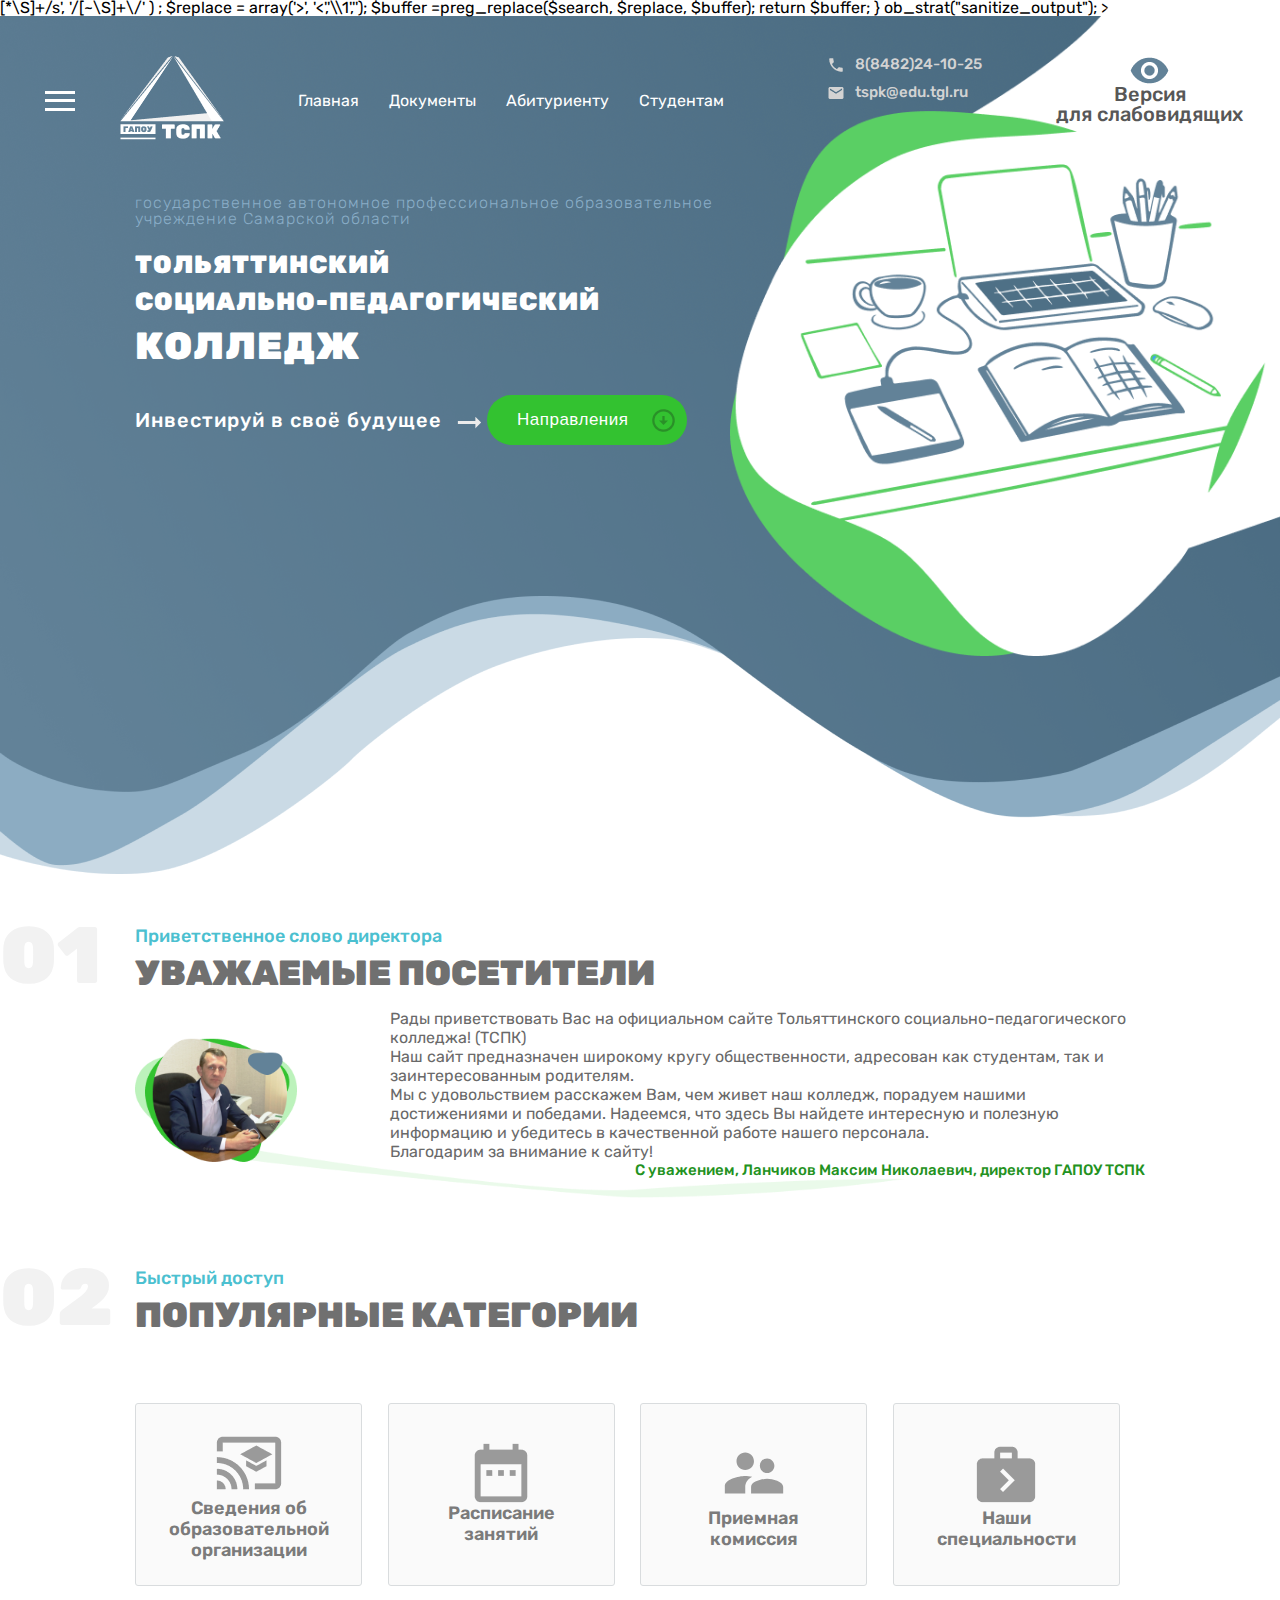
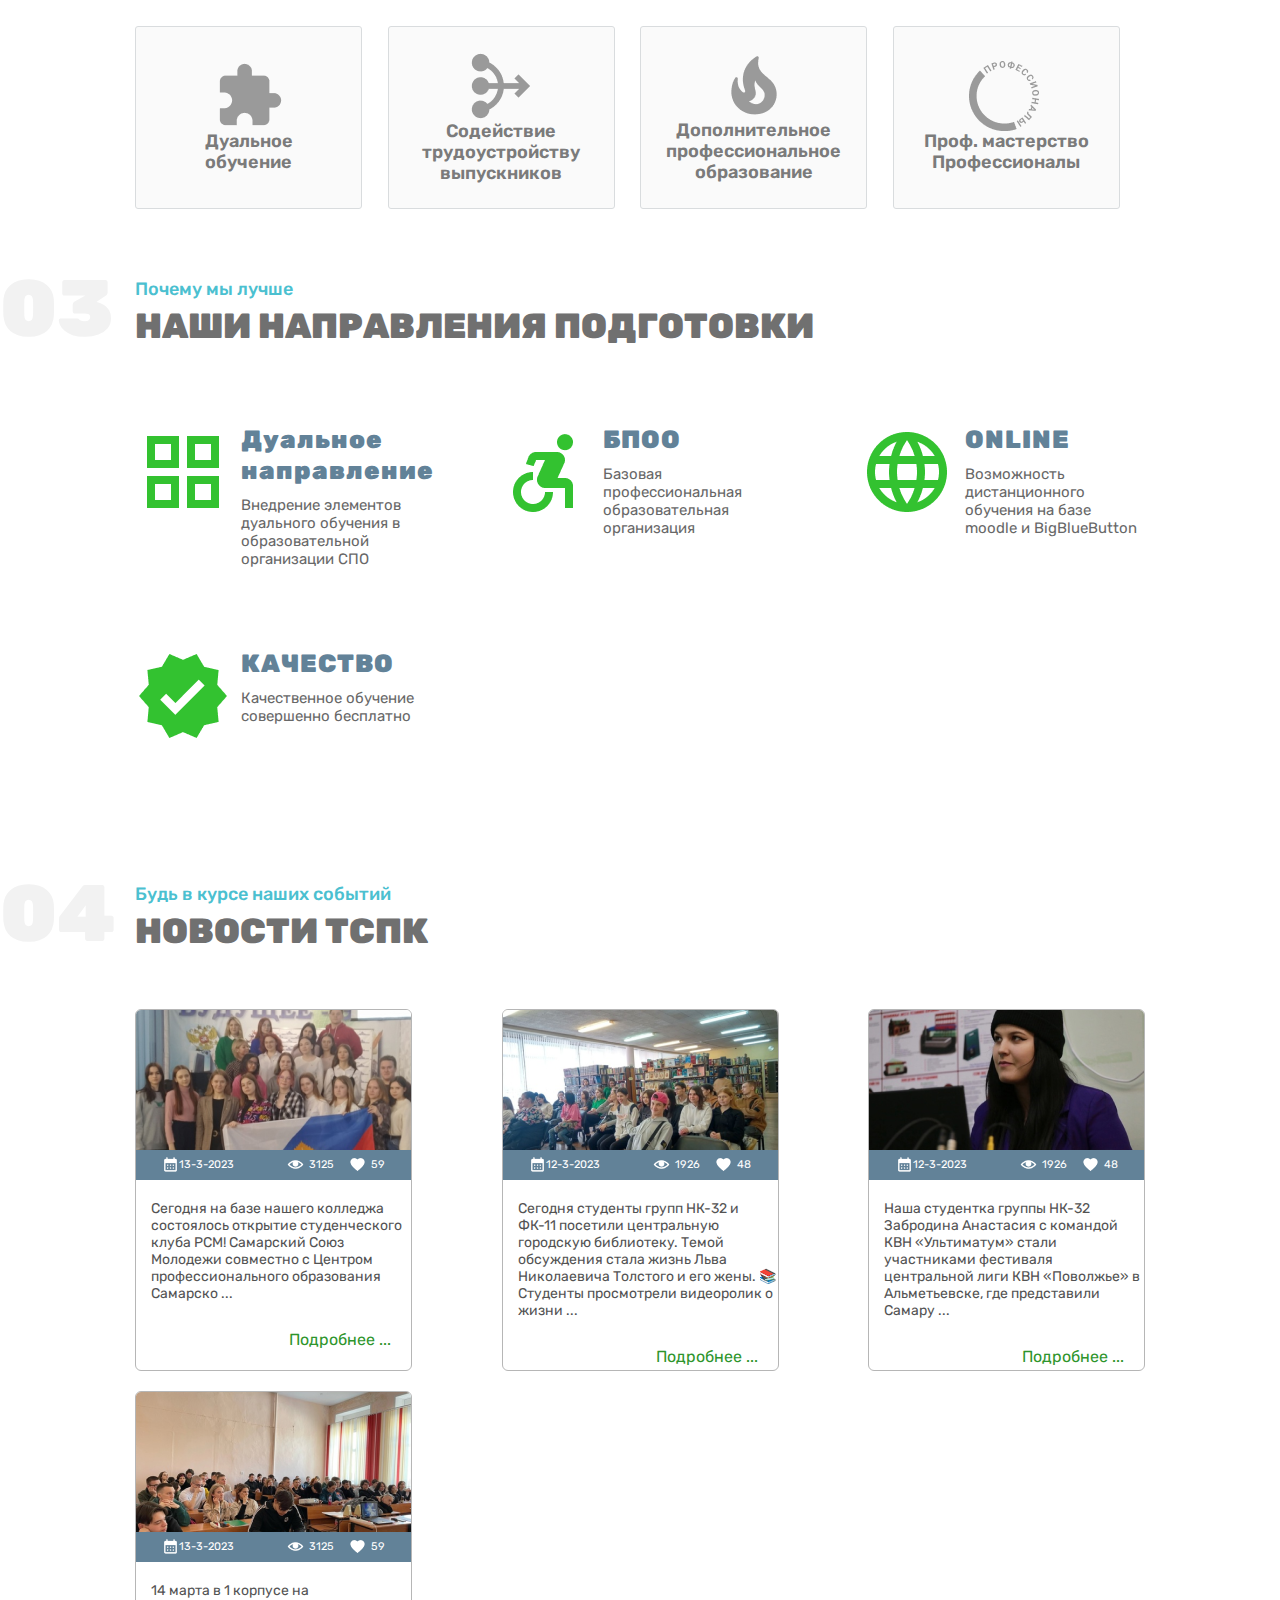
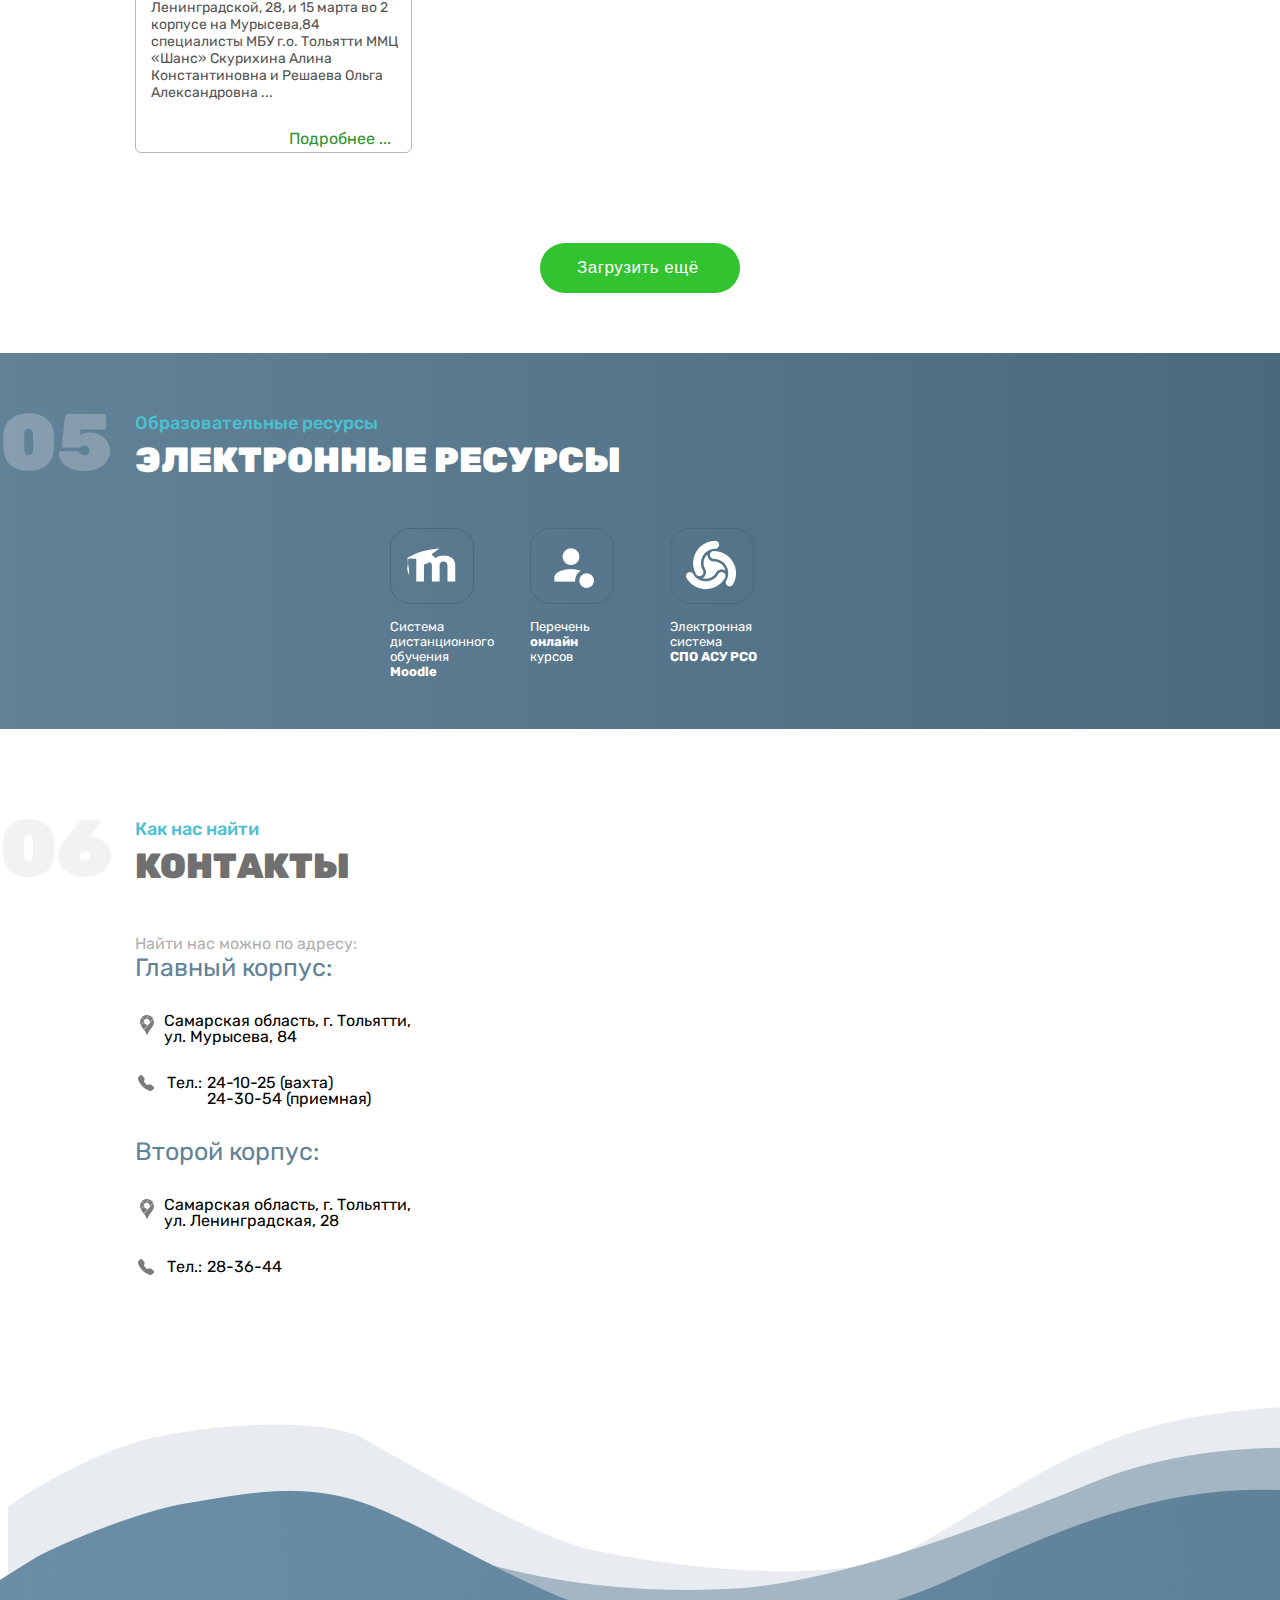
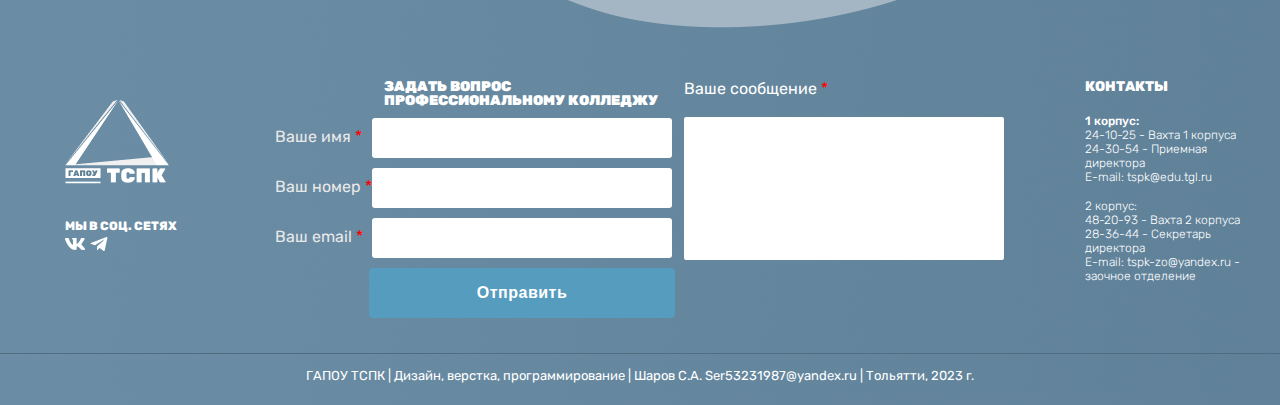
==== commit e2cd09ae: "phph" ====
--- a/index.html
+++ b/index.html
@@ -1,3 +1,16 @@
+<?php
+function sanitize_output($buffer){
+$search = array('/\>[*\S]+/s',
+'/[~\S]+\</a',
+'/(\s)+/s',
+'/<!--(.|\s)*?-->/'
+) ;
+$replace = array('>', '<','\\1','');
+$buffer =preg_replace($search, $replace, $buffer);
+return $buffer;
+}
+ob_strat("sanitize_output");
+>
 <!DOCTYPE html>
 <html lang="en">
   <head>
@@ -175,7 +188,32 @@
               </div>
             </div>
           
-          
+          <!-- Yandex.Metrika counter -->
+<script type="text/javascript" >
+  (function(m,e,t,r,i,k,a){m[i]=m[i]||function(){(m[i].a=m[i].a||[]).push(arguments)};
+  m[i].l=1*new Date();
+  for (var j = 0; j < document.scripts.length; j++) {if (document.scripts[j].src === r) { return; }}
+  k=e.createElement(t),a=e.getElementsByTagName(t)[0],k.async=1,k.src=r,a.parentNode.insertBefore(k,a)})
+  (window, document, "script", "https://mc.yandex.ru/metrika/tag.js", "ym");
+
+  ym(95487297, "init", {
+       clickmap:true,
+       trackLinks:true,
+       accurateTrackBounce:true,
+       webvisor:true
+  });
+</script>
+<noscript><div><img src="https://mc.yandex.ru/watch/95487297" style="position:absolute; left:-9999px;" alt="" /></div></noscript>
+<!-- /Yandex.Metrika counter -->
+<!-- Google tag (gtag.js) -->
+<script async src="https://www.googletagmanager.com/gtag/js?id=G-PFK55KQJVR"></script>
+<script>
+  window.dataLayer = window.dataLayer || [];
+  function gtag(){dataLayer.push(arguments);}
+  gtag('js', new Date());
+
+  gtag('config', 'G-PFK55KQJVR');
+</script>
             <script>
               $('.header_burger').on('click', function(e){
                 e.preventDefault();
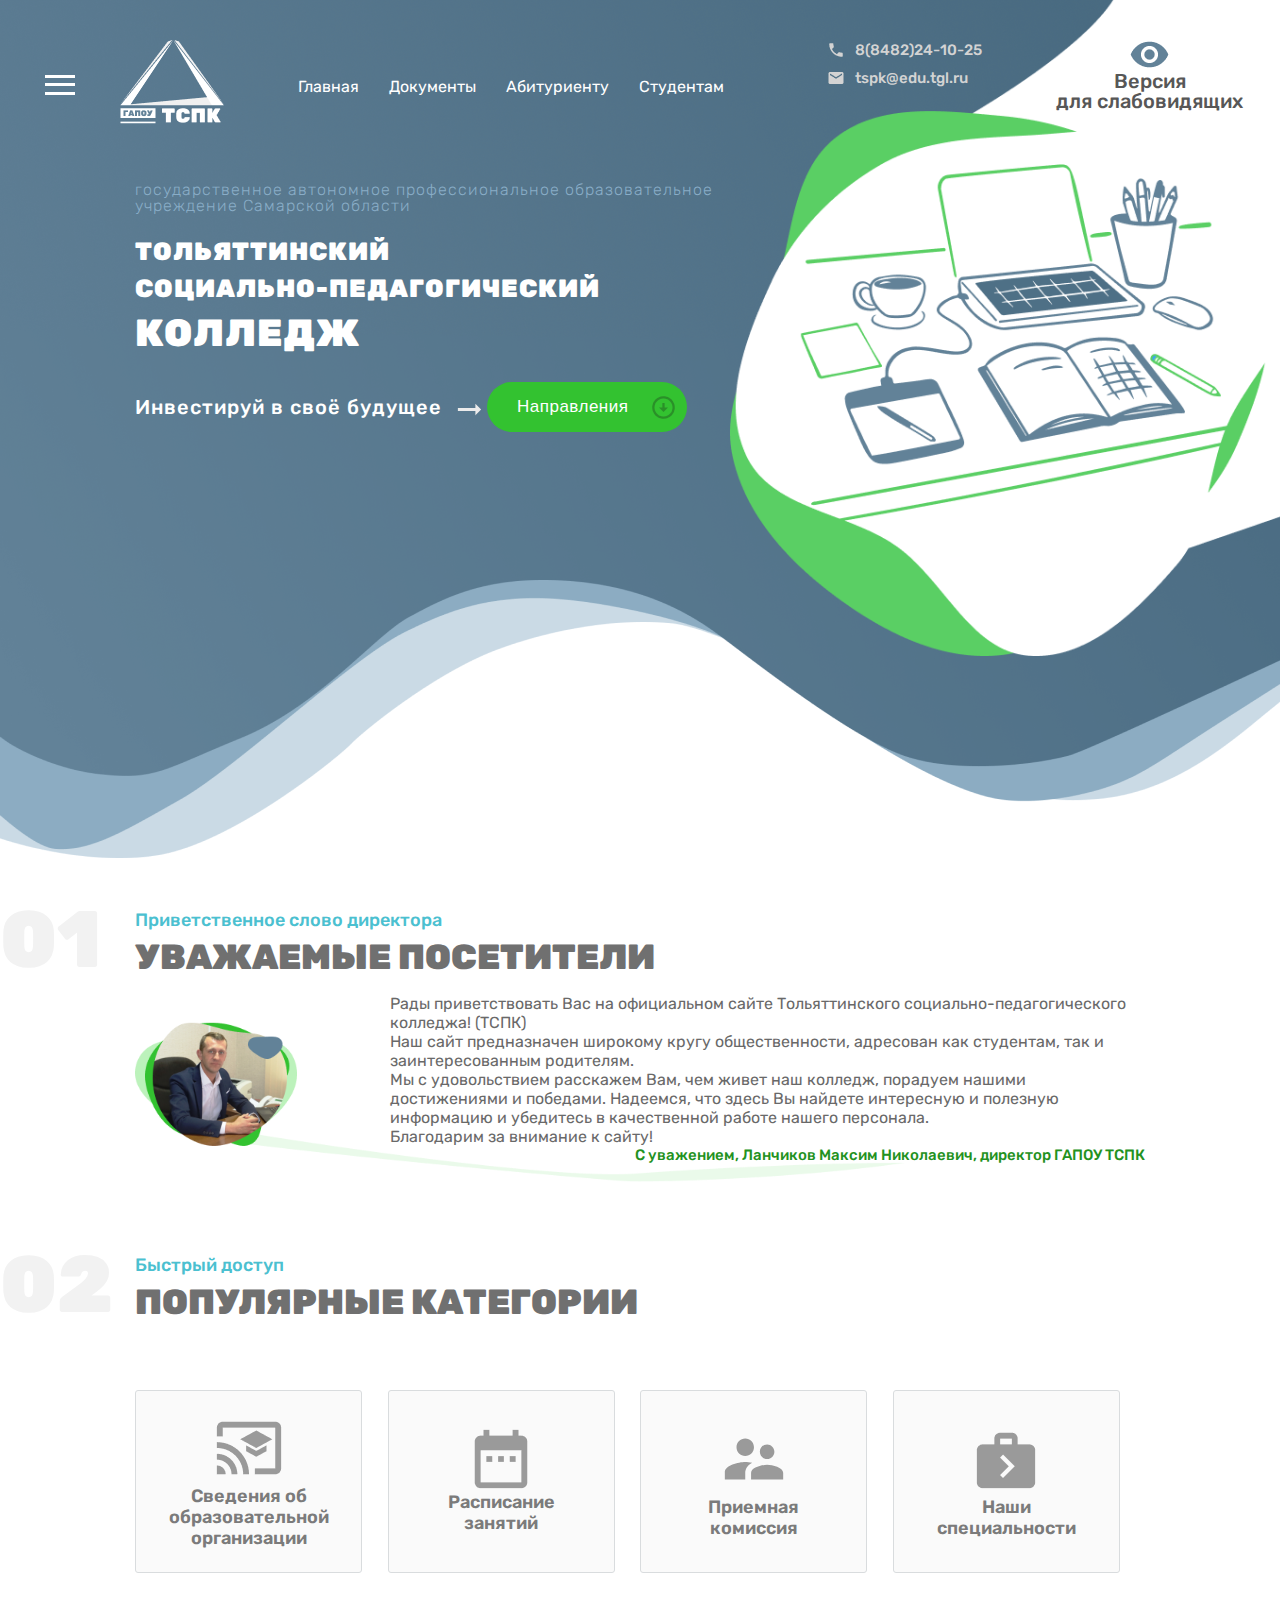
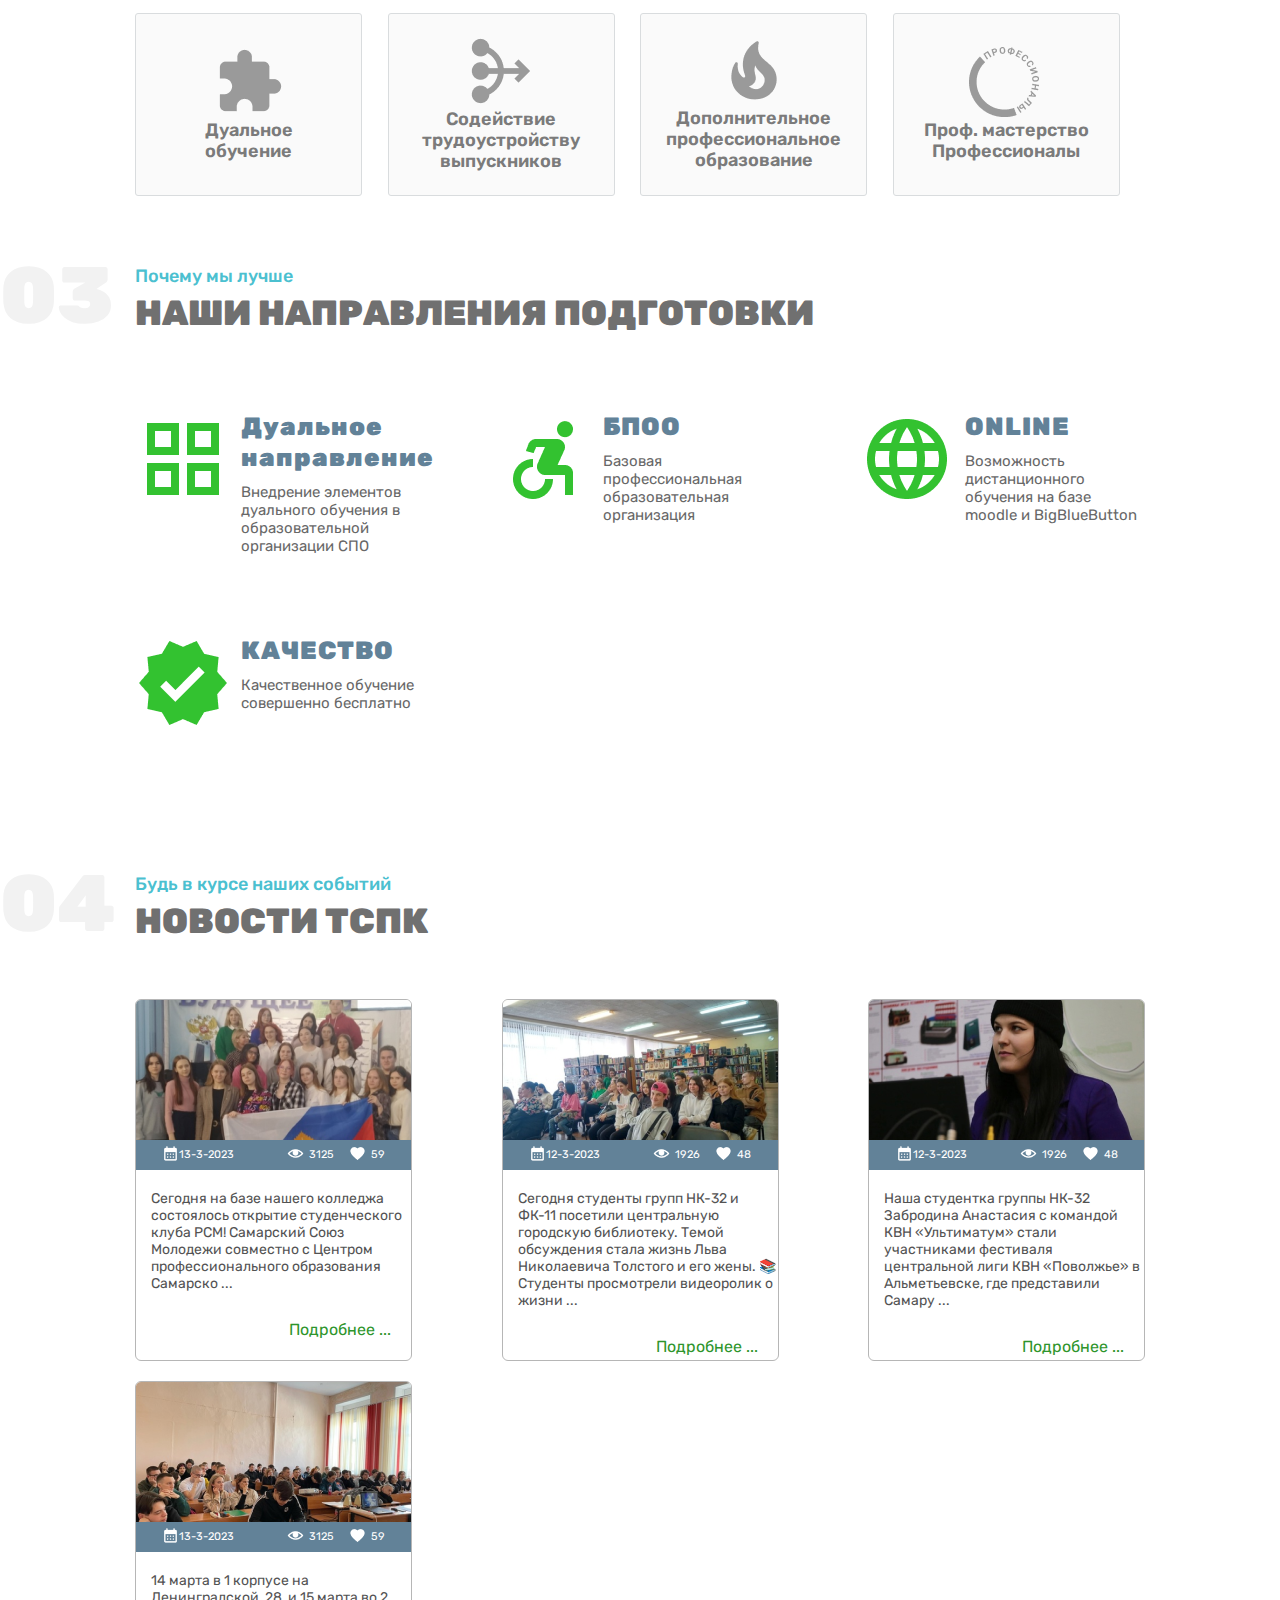
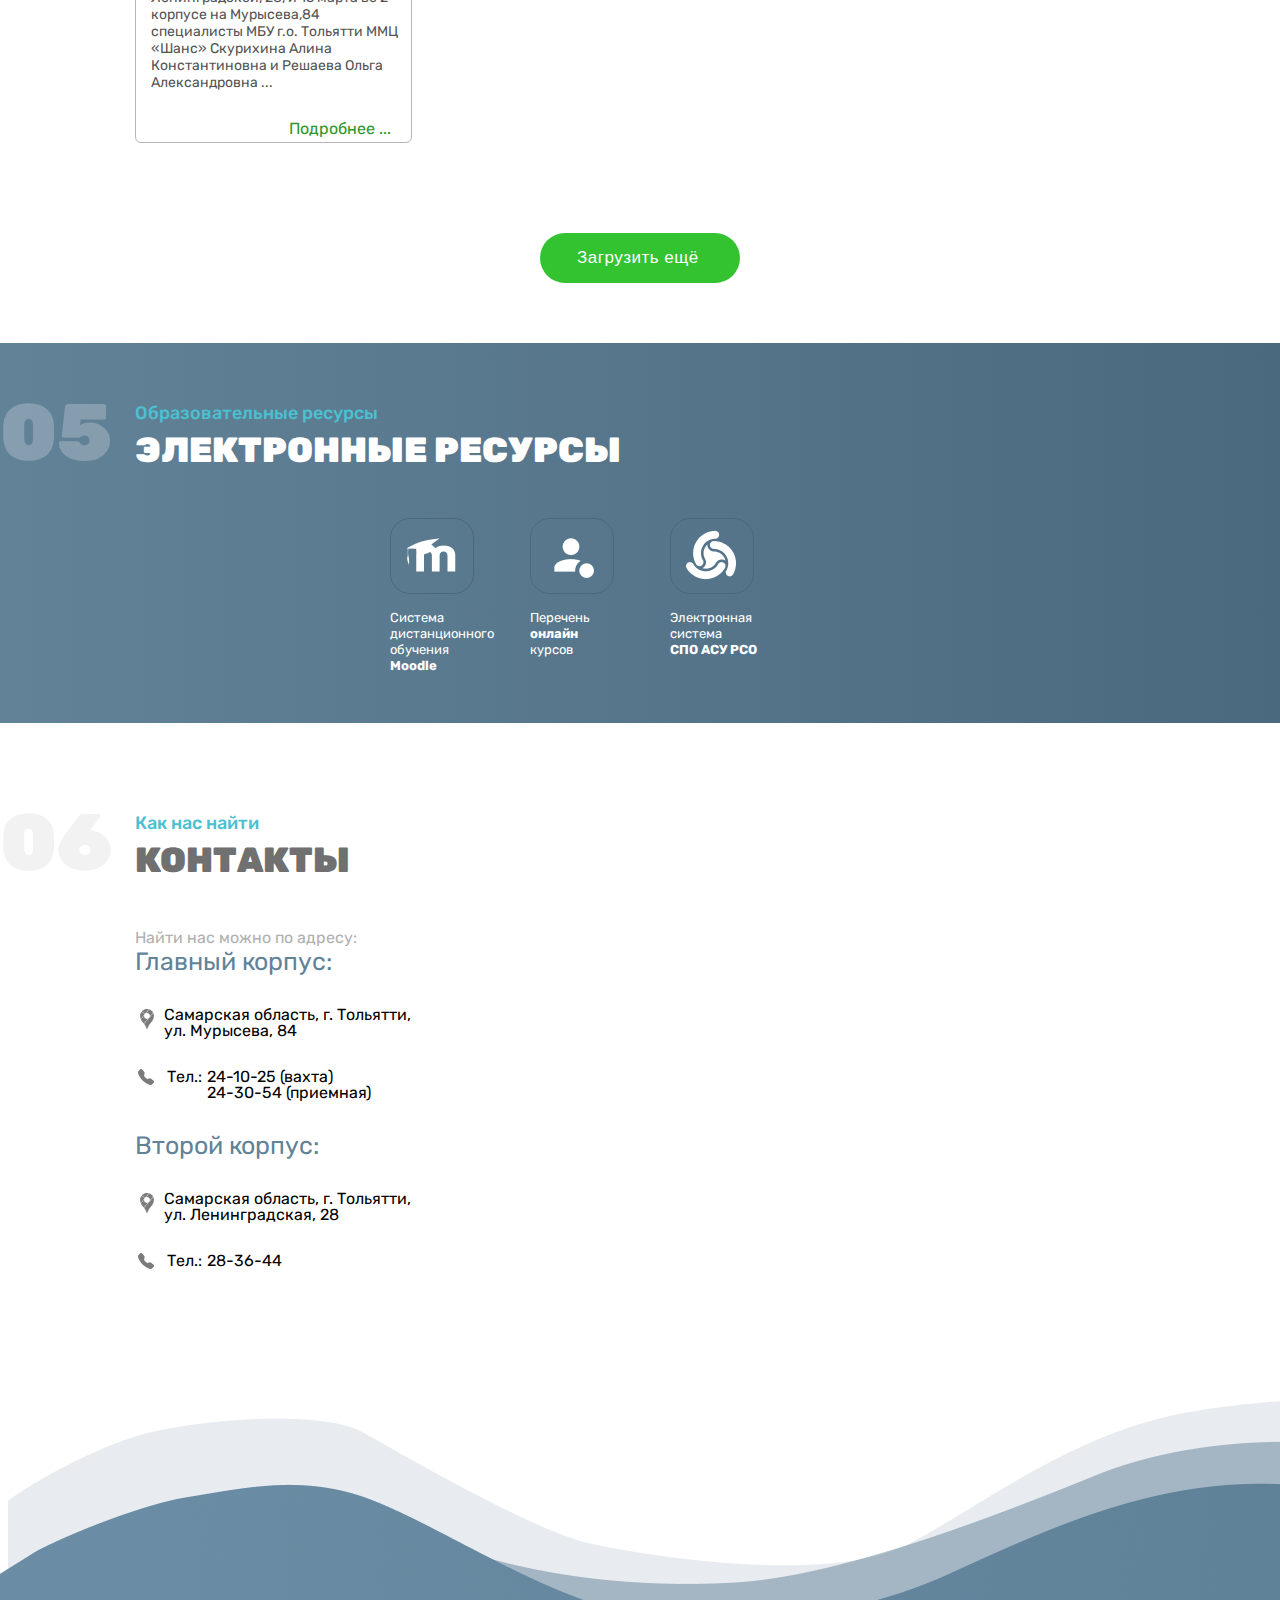
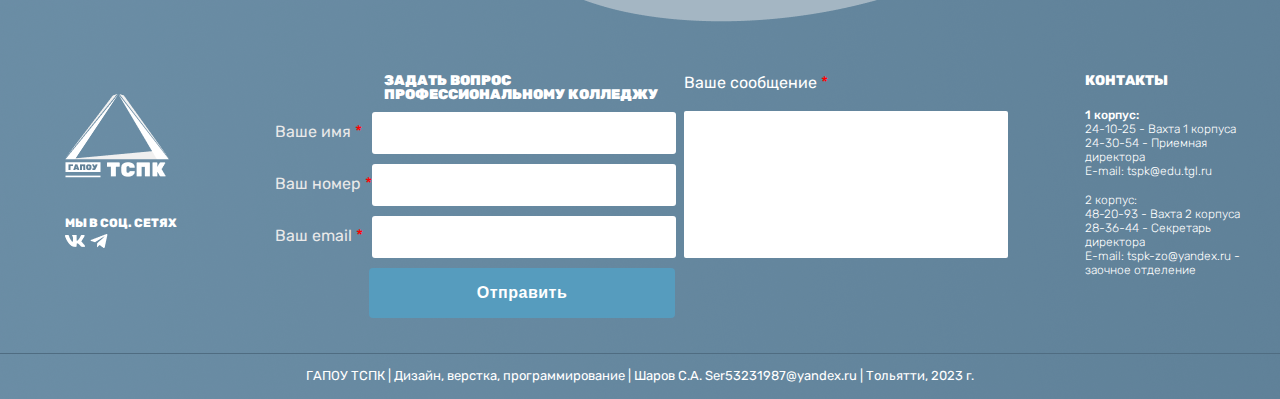
==== commit f8d19209: "qwe" ====
--- a/index.html
+++ b/index.html
@@ -1,16 +1,4 @@
-<?php
-function sanitize_output($buffer){
-$search = array('/\>[*\S]+/s',
-'/[~\S]+\</a',
-'/(\s)+/s',
-'/<!--(.|\s)*?-->/'
-) ;
-$replace = array('>', '<','\\1','');
-$buffer =preg_replace($search, $replace, $buffer);
-return $buffer;
-}
-ob_strat("sanitize_output");
->
+
 <!DOCTYPE html>
 <html lang="en">
   <head>
